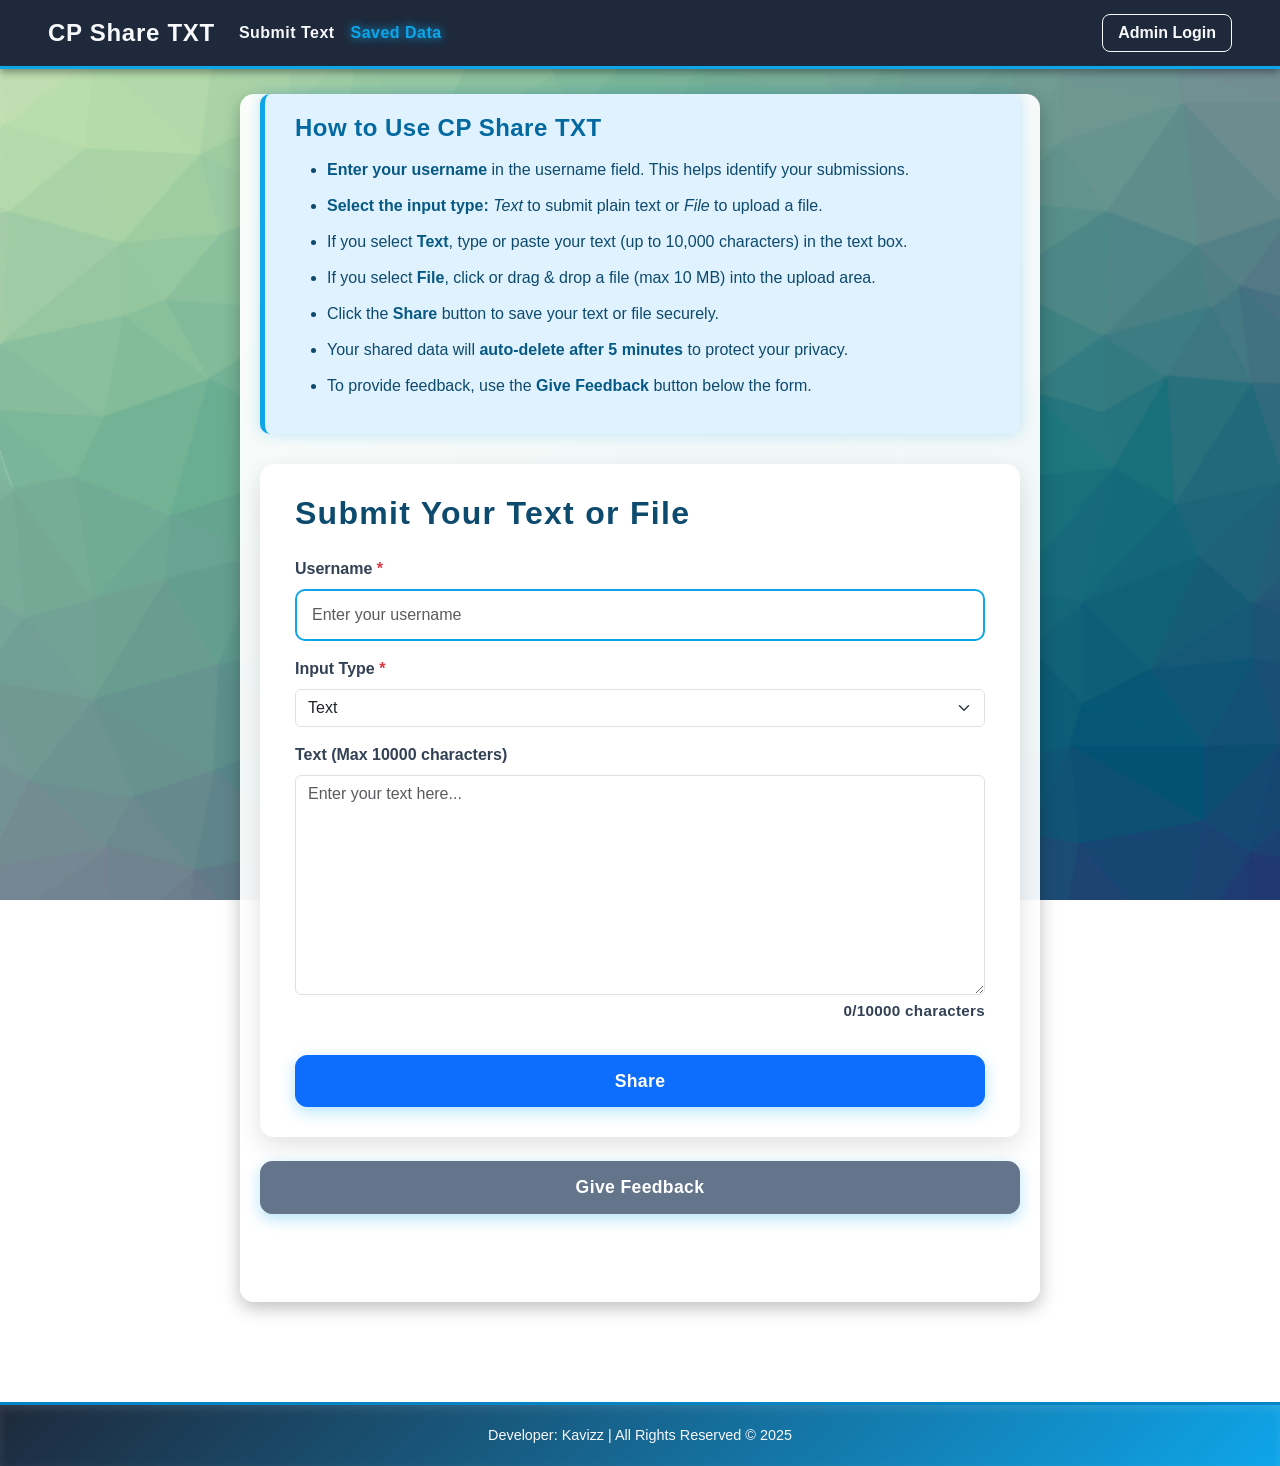
==== index.html @ 4812f99e "Official WebSite Final v2 Modern enhanced webSite v2" ====
<!DOCTYPE html>
<html lang="en">

<head>
    <meta charset="UTF-8" />
    <meta name="viewport" content="width=device-width, initial-scale=1" />
    <meta name="description"
        content="CP Share TXT - Easily save and manage your text with a user-friendly interface. Quickly submit text and provide feedback. Your data auto-deletes after 5 minutes for enhanced privacy." />
    <meta name="keywords" content="CP Share TXT, Save Text Online, Manage Text, Auto-Delete Text, Feedback" />
    <meta name="author" content="Kavizz" />
    <meta name="robots" content="index, follow" />
    <link rel="canonical" href="https://cpsharetxt.com/" />
    <meta property="og:title" content="CP Share TXT - Save and Manage Text Online" />
    <meta property="og:description"
        content="Easily save your text online with auto-deletion and a user-friendly interface. Visit CP Share TXT now." />
    <meta property="og:url" content="https://cpsharetxt.com/" />
    <meta property="og:image" content="https://cpsharetxt.com/thumbnail.png" />
    <meta property="og:type" content="website" />
    <link rel="icon" href="icontxt.webp" />
    <title>CP Share TXT - Save and Manage Text Online</title>

    <!-- Bootstrap CSS -->
    <link href="https://cdn.jsdelivr.net/npm/bootstrap@5.3.0/dist/css/bootstrap.min.css" rel="stylesheet" />

    <!-- Animate.css for smooth animations -->
    <link rel="stylesheet"
        href="https://cdnjs.cloudflare.com/ajax/libs/animate.css/4.1.1/animate.min.css" />

    <style>
        /* Base */
        html,
        body {
            height: 100%;
            margin: 0;
            font-family: 'Segoe UI', Tahoma, Geneva, Verdana, sans-serif;
            position: relative;
            background-image: url('imageback.png');
            background-size: cover;
            background-position: center;
            background-attachment: fixed;
            color: #f8f9fa;
            scroll-behavior: smooth;
        }

        body::before {
            content: '';
            position: fixed;
            top: 0;
            left: 0;
            right: 0;
            bottom: 0;
            background: rgba(15, 23, 42, 0.7);
            z-index: -1;
            backdrop-filter: blur(6px);
        }

        body {
            display: flex;
            flex-direction: column;
            justify-content: space-between;
            min-height: 100vh;
        }

        /* Container */
        .container {
            max-width: 800px;
            margin-top: 25px;
            margin-bottom: 60px;
            flex: 1;
            padding: 0 20px 40px 20px;
            background: rgba(255, 255, 255, 0.95);
            border-radius: 14px;
            box-shadow: 0 6px 18px rgba(0, 0, 0, 0.25);
            color: #1a1a1a;
        }

        /* Navbar */
        .navbar {
            background-color: #1e293b !important;
            box-shadow: 0 3px 8px rgba(0, 0, 0, 0.4);
            padding: 10px 0;
            border-bottom: 3px solid #0ea5e9;
        }

        .navbar-brand,
        .navbar-nav .nav-link {
            color: #f8f9fa !important;
            font-weight: 600;
            letter-spacing: 0.03em;
            transition: color 0.3s ease;
        }

        .navbar-nav .nav-link:hover,
        .navbar-nav .nav-link.active {
            color: #0ea5e9 !important;
            font-weight: 700;
            text-shadow: 0 0 10px #0ea5e9;
        }

        .btn-admin {
            transition: all 0.3s ease;
            font-weight: 600;
            border-radius: 8px;
            padding: 6px 15px;
            margin-left: 15px;
            box-shadow: 0 0 5px transparent;
        }

        .btn-admin:hover {
            background-color: #0ea5e9 !important;
            border-color: #0ea5e9 !important;
            box-shadow: 0 0 15px #0ea5e9;
            color: white !important;
        }

        /* Instructions */
        .instructions {
            background-color: #e0f2fe;
            border-left: 5px solid #0ea5e9;
            padding: 20px 30px;
            border-radius: 10px;
            margin-bottom: 30px;
            color: #0c4a6e;
            font-size: 1rem;
            line-height: 1.5;
            box-shadow: 0 0 15px rgba(14, 165, 233, 0.25);
        }

        .instructions h4 {
            font-weight: 700;
            color: #0369a1;
            margin-bottom: 15px;
            letter-spacing: 0.02em;
        }

        .instructions ul li {
            margin-bottom: 12px;
        }

        .instructions strong {
            color: #075985;
        }

        /* Form Section */
        #formSection {
            padding: 30px 35px;
            background: #ffffff;
            border-radius: 14px;
            box-shadow: 0 8px 25px rgba(0, 0, 0, 0.12);
            transition: box-shadow 0.3s ease;
        }

        #formSection:hover {
            box-shadow: 0 12px 40px rgba(0, 165, 255, 0.35);
        }

        #formSection h2 {
            font-size: 2rem;
            font-weight: 700;
            color: #0c4a6e;
            margin-bottom: 25px;
            letter-spacing: 0.04em;
        }

        /* Labels */
        .form-label {
            font-weight: 600;
            color: #334155;
        }

        /* Inputs */
        input[type="text"],
        select,
        textarea {
            border: 2px solid #0ea5e9;
            border-radius: 10px;
            padding: 12px 15px;
            font-size: 1rem;
            transition: border-color 0.3s ease, box-shadow 0.3s ease;
        }

        input[type="text"]:focus,
        select:focus,
        textarea:focus {
            outline: none;
            border-color: #0284c7;
            box-shadow: 0 0 12px #38bdf8;
            background-color: #e0f2fe;
        }

        textarea.form-control {
            min-height: 220px;
            resize: vertical;
        }

        /* Char count */
        #charCount {
            color: #334155;
            font-weight: 600;
            text-align: right;
            margin-top: 5px;
            font-size: 0.95rem;
            letter-spacing: 0.02em;
        }

        /* Buttons */
        .btn-primary,
        .btn-secondary {
            border-radius: 12px;
            font-weight: 700;
            letter-spacing: 0.02em;
            padding: 12px 25px;
            font-size: 1.1rem;
            transition: background-color 0.3s ease, box-shadow 0.3s ease;
            box-shadow: 0 5px 15px rgba(14, 165, 233, 0.3);
        }

        .btn-primary:hover,
        .btn-primary:focus {
            background-color: #0369a1;
            box-shadow: 0 7px 25px rgba(3, 105, 161, 0.5);
            outline: none;
        }

        .btn-secondary {
            background-color: #64748b;
            border-color: #64748b;
            color: white;
        }

        .btn-secondary:hover,
        .btn-secondary:focus {
            background-color: #475569;
            border-color: #475569;
            color: white;
            outline: none;
            box-shadow: 0 7px 25px rgba(71, 85, 105, 0.5);
        }

        /* Drag & Drop */
        #dragDropArea {
            border: 2.5px dashed #0ea5e9;
            padding: 25px;
            text-align: center;
            color: #0ea5e9;
            cursor: pointer;
            border-radius: 12px;
            font-weight: 600;
            user-select: none;
            transition: background-color 0.3s ease, border-color 0.3s ease;
            box-shadow: inset 0 0 10px rgba(14, 165, 233, 0.2);
        }

        #dragDropArea.dragover {
            background-color: #dbeafe;
            border-color: #0284c7;
            box-shadow: inset 0 0 15px rgba(2, 132, 199, 0.5);
        }

        /* Scroll To Top */
        #scrollToTopBtn {
            position: fixed;
            bottom: 25px;
            right: 25px;
            display: none;
            background-color: #0ea5e9;
            color: white;
            border: none;
            padding: 15px 18px;
            border-radius: 50%;
            cursor: pointer;
            font-size: 1.6rem;
            box-shadow: 0 6px 16px rgba(14, 165, 233, 0.6);
            transition: background-color 0.3s ease, transform 0.2s ease;
            z-index: 1100;
        }

        #scrollToTopBtn:hover {
            background-color: #0284c7;
            transform: scale(1.1);
        }

        /* Footer */
        footer.footer-custom {
            background: linear-gradient(135deg, #1e293b, #0ea5e9);
            border-top: 3px solid #0284c7;
            box-shadow: inset 0 4px 10px rgba(255, 255, 255, 0.1);
            font-weight: 500;
            font-size: 0.9rem;
            color: #f8f9fa; /* white text */
            padding: 20px 0;
            margin-top: 40px;
            text-align: center;
            user-select: none;
        }

        footer.footer-custom p,
        footer.footer-custom a {
            color: #f8f9fa !important;
            margin: 0;
            transition: color 0.3s ease;
            text-decoration: none;
        }

        footer.footer-custom a:hover,
        footer.footer-custom a:focus {
            color: #ffffff !important;
            text-shadow: 0 0 8px #ffffff;
            text-decoration: underline;
        }

        /* Responsive */
        @media (max-width: 768px) {
            .container {
                margin-left: 10px;
                margin-right: 10px;
                padding: 20px 15px 30px 15px;
            }

            #formSection {
                padding: 25px 20px;
            }
        }
    </style>
</head>

<body>
    <nav class="navbar navbar-expand-lg navbar-dark">
        <div class="container-fluid px-4 px-md-5">
            <a class="navbar-brand fw-bold fs-4" href="index.html">CP Share TXT</a>
            <button class="navbar-toggler" type="button" data-bs-toggle="collapse"
                data-bs-target="#navbarNav" aria-controls="navbarNav" aria-expanded="false"
                aria-label="Toggle navigation">
                <span class="navbar-toggler-icon"></span>
            </button>
            <div class="collapse navbar-collapse justify-content-between" id="navbarNav">
                <ul class="navbar-nav fs-6">
                    <li class="nav-item">
                        <a class="nav-link" href="index.html">Submit Text</a>
                    </li>
                    <li class="nav-item">
                        <a class="nav-link active" href="display_data.html">Saved Data</a>
                    </li>
                </ul>
                <a class="btn btn-admin btn-outline-light" href="admin_panel.php">Admin Login</a>
            </div>
        </div>
    </nav>

    <div class="container animate__animated animate__fadeInUp">
        <div class="instructions animate__animated animate__fadeInDown" role="region" aria-label="User Instructions">
            <h4>How to Use CP Share TXT</h4>
            <ul>
                <li><strong>Enter your username</strong> in the username field. This helps identify your submissions.</li>
                <li><strong>Select the input type:</strong> <em>Text</em> to submit plain text or <em>File</em> to upload a file.</li>
                <li>If you select <strong>Text</strong>, type or paste your text (up to 10,000 characters) in the text box.</li>
                <li>If you select <strong>File</strong>, click or drag &amp; drop a file (max 10 MB) into the upload area.</li>
                <li>Click the <strong>Share</strong> button to save your text or file securely.</li>
                <li>Your shared data will <strong>auto-delete after 5 minutes</strong> to protect your privacy.</li>
                <li>To provide feedback, use the <strong>Give Feedback</strong> button below the form.</li>
            </ul>
        </div>

        <section id="formSection">
            <h2>Submit Your Text or File</h2>
            <form id="userForm" enctype="multipart/form-data" method="POST" novalidate>
                <div class="mb-3">
                    <label for="username" class="form-label">Username <span class="text-danger">*</span></label>
                    <input type="text" class="form-control" id="username" name="username" required
                        placeholder="Enter your username" autocomplete="off" />
                    <div class="invalid-feedback">
                        Please enter your username.
                    </div>
                </div>

                <div class="mb-3">
                    <label for="inputType" class="form-label">Input Type <span class="text-danger">*</span></label>
                    <select class="form-select" id="inputType" name="inputType" required>
                        <option value="text" selected>Text</option>
                        <option value="file">File</option>
                    </select>
                    <div class="invalid-feedback">Please select input type.</div>
                </div>

                <div id="textInputSection" class="mb-3">
                    <label for="userText" class="form-label">Text (Max 10000 characters)</label>
                    <textarea class="form-control" id="userText" name="userText" rows="8" maxlength="10000"
                        placeholder="Enter your text here..."></textarea>
                    <div id="charCount" class="form-text text-end">0/10000 characters</div>
                </div>

                <div id="fileInputSection" class="mb-3" style="display: none;">
                    <label for="userFile" class="form-label">Upload File (Max 10 MB)</label>
                    <div id="dragDropArea" tabindex="0" aria-label="Drag and drop your file here or click to select">
                        Drag & Drop your file here or click to select
                    </div>
                    <input type="file" class="form-control" id="userFile" name="userFile"
                        style="display: none" />
                    <div class="form-text text-muted mt-1">All file types supported</div>
                </div>

                <button type="submit" class="btn btn-primary w-100 mt-3">Share</button>
            </form>
        </section>

        <a href="feedback_form.html" class="btn btn-secondary w-100 mt-4 mb-5">Give Feedback</a>
    </div>

    <!-- Toast container for success notifications -->
    <div class="position-fixed bottom-0 end-0 p-3" style="z-index: 1080">
        <div id="successToast" class="toast align-items-center text-bg-success border-0" role="alert" aria-live="assertive"
            aria-atomic="true" data-bs-delay="4000">
            <div class="d-flex">
                <div class="toast-body" id="toastMessage">Success!</div>
                <button type="button" class="btn-close btn-close-white me-2 m-auto" data-bs-dismiss="toast"
                    aria-label="Close"></button>
            </div>
        </div>
    </div>

    <button id="scrollToTopBtn" title="Go to top" aria-label="Scroll to top">↑</button>

    <footer class="footer-custom">
        <p>Developer: <a href="https://your-website.com" target="_blank" rel="noopener noreferrer">Kavizz</a> | All
            Rights Reserved © 2025</p>
    </footer>

    <!-- jQuery and Bootstrap JS -->
    <script src="https://code.jquery.com/jquery-3.6.0.min.js"></script>
    <script src="https://cdn.jsdelivr.net/npm/bootstrap@5.3.0/dist/js/bootstrap.bundle.min.js"></script>

    <script>
        (() => {
            'use strict';

            const form = document.getElementById('userForm');
            const inputTypeSelect = $('#inputType');
            const textSection = $('#textInputSection');
            const fileSection = $('#fileInputSection');
            const userText = $('#userText');
            const userFile = $('#userFile');
            const dragDropArea = $('#dragDropArea');
            const maxFileSize = 10 * 1024 * 1024; // 10 MB
            const scrollBtn = document.getElementById('scrollToTopBtn');

            // Initialize form action based on default selection
            function updateFormAction() {
                if (inputTypeSelect.val() === 'text') {
                    form.action = 'save_text.php';
                    textSection.show();
                    fileSection.hide();
                    userFile.val('');
                } else {
                    form.action = 'save_file.php';
                    textSection.hide();
                    fileSection.show();
                    userText.val('');
                    $('#charCount').text('0/10000 characters');
                }
            }

            // Initial call
            updateFormAction();

            inputTypeSelect.on('change', updateFormAction);

            // Textarea character count update
            userText.on('input', () => {
                const length = userText.val().length;
                $('#charCount').text(`${length}/10000 characters`);
            });

            // Drag & Drop events
            dragDropArea.on('dragenter dragover', (e) => {
                e.preventDefault();
                e.stopPropagation();
                dragDropArea.addClass('dragover');
            });

            dragDropArea.on('dragleave dragend drop', (e) => {
                e.preventDefault();
                e.stopPropagation();
                dragDropArea.removeClass('dragover');
            });

            dragDropArea.on('drop', (e) => {
                e.preventDefault();
                e.stopPropagation();
                const files = e.originalEvent.dataTransfer.files;
                if (files.length) {
                    if (files[0].size > maxFileSize) {
                        alert('File is too large. Max size is 10 MB.');
                        return;
                    }
                    userFile[0].files = files;
                }
            });

            // Open file selector on dragDropArea click or keyboard
            dragDropArea.on('click keypress', (e) => {
                if (e.type === 'click' || e.key === 'Enter' || e.key === ' ') {
                    e.preventDefault();
                    userFile.click();
                }
            });

            // File input change
            userFile.on('change', function () {
                if (this.files.length) {
                    if (this.files[0].size > maxFileSize) {
                        alert('File is too large. Max size is 10 MB.');
                        this.value = '';
                        return;
                    }
                }
            });

            // Bootstrap form validation
            form.addEventListener('submit', function (event) {
                event.preventDefault();
                event.stopPropagation();

                if (!form.checkValidity()) {
                    form.classList.add('was-validated');
                    return;
                }

                if (inputTypeSelect.val() === 'text') {
                    if (!userText.val().trim()) {
                        alert('Please enter some text.');
                        return;
                    }
                } else {
                    if (!userFile[0].files.length) {
                        alert('Please select a file to upload.');
                        return;
                    }
                }

                // Submit via AJAX to prevent page reload
                const formData = new FormData(form);

                $.ajax({
                    url: form.action,
                    type: 'POST',
                    data: formData,
                    processData: false,
                    contentType: false,
                    success: function (response) {
                        $('#toastMessage').text(response.message || 'Shared successfully!');
                        const toast = new bootstrap.Toast(document.getElementById('successToast'));
                        toast.show();
                        form.reset();
                        updateFormAction();
                        $('#charCount').text('0/10000 characters');
                    },
                    error: function (xhr, status, error) {
                        alert('An error occurred: ' + (xhr.responseJSON?.message || error));
                    }
                });
            });

            // Scroll to top button
            window.onscroll = function () {
                if (document.body.scrollTop > 300 || document.documentElement.scrollTop > 300) {
                    scrollBtn.style.display = 'block';
                } else {
                    scrollBtn.style.display = 'none';
                }
            };

            scrollBtn.addEventListener('click', () => {
                window.scrollTo({ top: 0, behavior: 'smooth' });
            });
        })();
    </script>
</body>

</html>
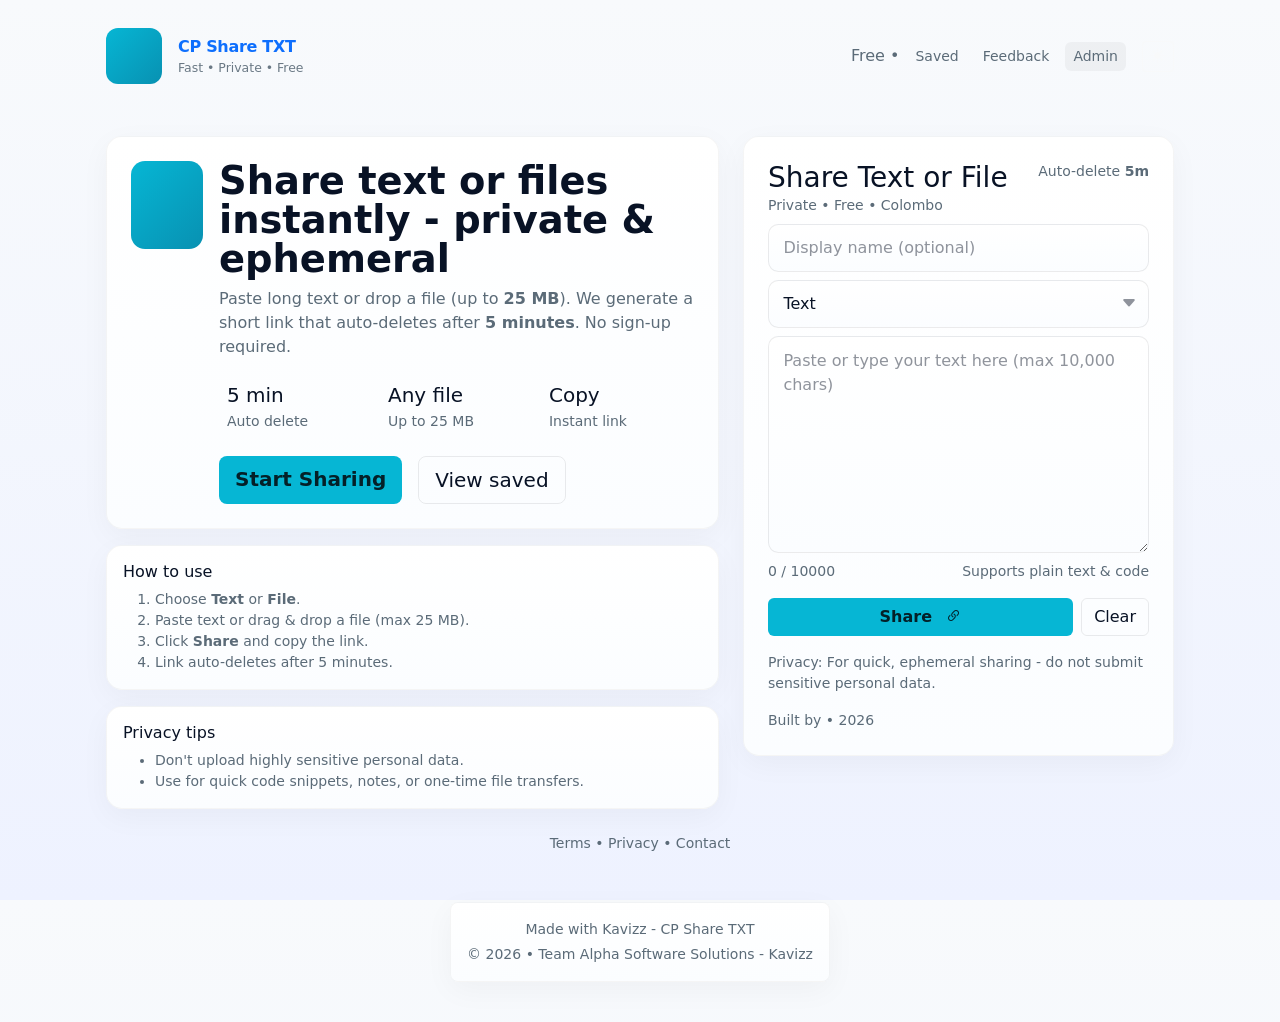
==== commit cd53efbb: "Version 3 Updated code" ====
--- a/index.html
+++ b/index.html
@@ -1,579 +1,612 @@
-<!DOCTYPE html>
+<!doctype html>
 <html lang="en">
-
 <head>
-    <meta charset="UTF-8" />
-    <meta name="viewport" content="width=device-width, initial-scale=1" />
-    <meta name="description"
-        content="CP Share TXT - Easily save and manage your text with a user-friendly interface. Quickly submit text and provide feedback. Your data auto-deletes after 5 minutes for enhanced privacy." />
-    <meta name="keywords" content="CP Share TXT, Save Text Online, Manage Text, Auto-Delete Text, Feedback" />
-    <meta name="author" content="Kavizz" />
-    <meta name="robots" content="index, follow" />
-    <link rel="canonical" href="https://cpsharetxt.com/" />
-    <meta property="og:title" content="CP Share TXT - Save and Manage Text Online" />
-    <meta property="og:description"
-        content="Easily save your text online with auto-deletion and a user-friendly interface. Visit CP Share TXT now." />
-    <meta property="og:url" content="https://cpsharetxt.com/" />
-    <meta property="og:image" content="https://cpsharetxt.com/thumbnail.png" />
-    <meta property="og:type" content="website" />
-    <link rel="icon" href="icontxt.webp" />
-    <title>CP Share TXT - Save and Manage Text Online</title>
-
-    <!-- Bootstrap CSS -->
-    <link href="https://cdn.jsdelivr.net/npm/bootstrap@5.3.0/dist/css/bootstrap.min.css" rel="stylesheet" />
-
-    <!-- Animate.css for smooth animations -->
-    <link rel="stylesheet"
-        href="https://cdnjs.cloudflare.com/ajax/libs/animate.css/4.1.1/animate.min.css" />
-
-    <style>
-        /* Base */
-        html,
-        body {
-            height: 100%;
-            margin: 0;
-            font-family: 'Segoe UI', Tahoma, Geneva, Verdana, sans-serif;
-            position: relative;
-            background-image: url('imageback.png');
-            background-size: cover;
-            background-position: center;
-            background-attachment: fixed;
-            color: #f8f9fa;
-            scroll-behavior: smooth;
+  <meta charset="utf-8" />
+  <meta name="viewport" content="width=device-width, initial-scale=1, viewport-fit=cover" />
+  <title>CPShareTXT - Fast, Private Text & File Sharing</title>
+
+  <!-- Primary meta -->
+  <meta name="description" content="CP Share TXT — Paste text or upload files (up to 25MB) and get a private short link that auto-deletes after 5 minutes. Free, no sign-up. Colombo, Sri Lanka." />
+  <meta name="author" content="Kavizz — Team Alpha Software Solutions" />
+  <meta name="keywords" content="pastebin, text share, temporary links, file sharing, ephemeral links, private paste, Colombo, Sri Lanka, CPShareTXT" />
+  <meta name="robots" content="index, follow, max-image-preview:large" />
+
+  <!-- Canonical & alternate language (adjust hrefs if you host language variants) -->
+  <link rel="canonical" href="https://cpsharetxt.com/" />
+  <!-- Example hreflang: uncomment/add if you serve other languages -->
+  <!-- <link rel="alternate" href="https://cpsharetxt.com/" hreflang="en" /> -->
+
+  <!-- Resource Hints: speed up critical connections -->
+  <link rel="preconnect" href="https://cdn.jsdelivr.net" crossorigin>
+  <link rel="preconnect" href="https://unpkg.com" crossorigin>
+  <link rel="preconnect" href="https://assets10.lottiefiles.com" crossorigin>
+  <link rel="dns-prefetch" href="https://cdn.jsdelivr.net">
+
+  <!-- Preload critical CSS or fonts (adjust URLs to match your assets) -->
+  <!-- <link rel="preload" href="/css/main.css" as="style"> -->
+  <!-- <link rel="preload" href="/fonts/Inter-Variable.woff2" as="font" type="font/woff2" crossorigin> -->
+
+  <!-- Favicons & PWA manifest -->
+  <link rel="icon" href="/icons/icontxt.webp" type="image/webp">
+  <link rel="apple-touch-icon" sizes="180x180" href="/icons/apple-touch-icon.png">
+  <link rel="manifest" href="/manifest.json">
+  <meta name="theme-color" content="#06b6d4">
+
+  <!-- Social / Open Graph -->
+  <meta property="og:locale" content="en_US" />
+  <meta property="og:type" content="website" />
+  <meta property="og:title" content="CP Share TXT — Fast, Private Text & File Sharing" />
+  <meta property="og:description" content="Paste text or upload files and get a private short link that auto-deletes after 5 minutes. Free, no sign-up." />
+  <meta property="og:url" content="https://cpsharetxt.com/" />
+  <!-- Replace with properly sized share image on your server (1200x630 recommended) -->
+  <meta property="og:image" content="https://cpsharetxt.com/og-image.png" />
+  <meta property="og:image:alt" content="CP Share TXT — Fast & Private ephemeral text + file sharing" />
+  <meta property="og:site_name" content="CP Share TXT" />
+
+  <!-- Twitter Card -->
+  <meta name="twitter:card" content="summary_large_image" />
+  <meta name="twitter:site" content="@YourTwitterHandle" />
+  <meta name="twitter:creator" content="@YourTwitterHandle" />
+  <meta name="twitter:title" content="CP Share TXT — Fast, Private Text & File Sharing" />
+  <meta name="twitter:description" content="Paste text or upload files and get a private short link that auto-deletes after 5 minutes. Free, no sign-up." />
+  <meta name="twitter:image" content="https://cpsharetxt.com/og-image.png" />
+
+  <!-- Accessibility / Referrer policy -->
+  <meta name="referrer" content="strict-origin-when-cross-origin" />
+
+  <!-- Sitemap (advise search engines where to crawl) -->
+  <link rel="sitemap" type="application/xml" title="Sitemap" href="/sitemap.xml" />
+
+  <!-- Structured Data - JSON-LD (Organization, WebSite with SearchAction, WebPage) -->
+  <script type="application/ld+json">
+  {
+    "@context": "https://schema.org",
+    "@graph": [
+      {
+        "@type": "Organization",
+        "@id": "https://cpsharetxt.com/#organization",
+        "name": "CP Share TXT",
+        "url": "https://cpsharetxt.com/",
+        "logo": "https://cpsharetxt.com/icontxt.webp",
+        "sameAs": [
+          "https://facebook.com/your-page",
+          "https://twitter.com/your-handle",
+          "https://github.com/your-profile"
+        ]
+      },
+      {
+        "@type": "WebSite",
+        "@id": "https://cpsharetxt.com/#website",
+        "url": "https://cpsharetxt.com/",
+        "name": "CP Share TXT",
+        "publisher": { "@id": "https://cpsharetxt.com/#organization" },
+        "potentialAction": {
+          "@type": "SearchAction",
+          "target": "https://cpsharetxt.com/?q={search_term_string}",
+          "query-input": "required name=search_term_string"
         }
-
-        body::before {
-            content: '';
-            position: fixed;
-            top: 0;
-            left: 0;
-            right: 0;
-            bottom: 0;
-            background: rgba(15, 23, 42, 0.7);
-            z-index: -1;
-            backdrop-filter: blur(6px);
+      },
+      {
+        "@type": "WebPage",
+        "@id": "https://cpsharetxt.com/#webpage",
+        "url": "https://cpsharetxt.com/",
+        "name": "CP Share TXT — Fast, Private Text & File Sharing",
+        "description": "Paste text or upload files and get a private short link that auto-deletes after 5 minutes. Free, no sign-up.",
+        "inLanguage": "en-US",
+        "isPartOf": { "@id": "https://cpsharetxt.com/#website" }
+      },
+      {
+        "@type": "BreadcrumbList",
+        "itemListElement": [
+          { "@type": "ListItem", "position": 1, "name": "Home", "item": "https://cpsharetxt.com/" },
+          { "@type": "ListItem", "position": 2, "name": "Saved Data", "item": "https://cpsharetxt.com/display_data.html" }
+        ]
+      }
+    ]
+  }
+  </script>
+
+  <!-- Styles & Frameworks (keep your existing includes) -->
+  <!-- Bootstrap 5 + icons -->
+  <link href="https://cdn.jsdelivr.net/npm/bootstrap@5.3.2/dist/css/bootstrap.min.css" rel="stylesheet">
+  <link href="https://cdn.jsdelivr.net/npm/bootstrap-icons@1.11.3/font/bootstrap-icons.css" rel="stylesheet">
+
+  <!-- AOS + Lottie + SweetAlert2 -->
+  <link href="https://unpkg.com/aos@2.3.4/dist/aos.css" rel="stylesheet">
+  <script src="https://unpkg.com/@lottiefiles/lottie-player@1.5.7/dist/lottie-player.js"></script>
+  <script src="https://cdn.jsdelivr.net/npm/sweetalert2@11"></script>
+
+  <style>
+    :root{
+      --accent: #06b6d4;
+      --accent-2: #0891b2;
+      --muted: #9ca3af;
+      --bg-dark: #071a2b;
+      --bg-light: #f8fafc;
+      --card-radius: 1rem;
+      --focus: rgba(6,182,212,0.14);
+      --glass-dark: rgba(255,255,255,0.03);
+      --glass-light: rgba(2,6,23,0.04);
+      --max-width: 1100px;
+    }
+
+    /* ---------- Base ---------- */
+    html,body{height:100%;}
+    body{
+      margin:0;
+      font-family: Inter, system-ui, -apple-system, "Segoe UI", Roboto, "Helvetica Neue", Arial;
+      color:#e6eef6;
+      background:
+        radial-gradient(1000px 600px at 10% 10%, rgba(6,182,212,0.06), transparent),
+        radial-gradient(800px 500px at 90% 90%, rgba(8,145,178,0.04), transparent),
+        linear-gradient(180deg, var(--bg-dark) 0%, #041023 0%);
+      -webkit-font-smoothing:antialiased;
+      -webkit-text-size-adjust:100%;
+    }
+
+    /* Light theme */
+    body.light{
+      color:#081225;
+      background: linear-gradient(180deg, var(--bg-light) 0%, #eef2ff 100%);
+    }
+
+    .app-container { max-width: var(--max-width); margin:0 auto; padding:1rem; }
+
+    /* Card */
+    .card-glass{
+      border-radius: var(--card-radius);
+      border:1px solid rgba(255,255,255,0.04);
+      background: linear-gradient(180deg, rgba(255,255,255,0.02), rgba(255,255,255,0.01));
+      backdrop-filter: blur(8px);
+      padding: 1rem;
+    }
+    body.light .card-glass{
+      background: linear-gradient(180deg,#fff,#fbfdff);
+      border:1px solid var(--glass-light);
+      box-shadow: 0 8px 30px rgba(11,18,32,0.04);
+    }
+
+    header { padding: .75rem 0; }
+    .brand-title { font-weight:800; letter-spacing:-0.3px; }
+    .brand-sub { font-size:.78rem; opacity:.9; }
+
+    /* Responsive headings */
+    .hero-title { font-size: clamp(1.4rem, 4.5vw, 2.4rem); font-weight:800; line-height:1.02; }
+
+    /* Form controls */
+    .form-control, .form-select, textarea {
+      border-radius: .65rem;
+      padding: .7rem .9rem;
+      background: transparent;
+      color: inherit;
+      border: 1px solid rgba(255,255,255,0.06);
+    }
+    body.light .form-control, body.light .form-select, body.light textarea {
+      border: 1px solid rgba(2,6,23,0.08);
+      color: #081225;
+      background: linear-gradient(180deg,#fff,#fbfdff);
+    }
+
+    /* Placeholders */
+    ::placeholder { color: rgba(230,238,246,0.6); opacity:1; }
+    body.light ::placeholder { color: rgba(8,18,36,0.45); }
+
+    /* Select caret */
+    .select-wrap { position: relative; }
+    .select-wrap .bi { position:absolute; right:12px; top:50%; transform:translateY(-50%); pointer-events:none; color: rgba(255,255,255,0.6); }
+    body.light .select-wrap .bi { color: rgba(8,18,36,0.45); }
+
+    /* Drag area */
+    .drag-area {
+      border-radius:.75rem;
+      border:2px dashed rgba(255,255,255,0.06);
+      padding:1rem;
+      text-align:center;
+      cursor:pointer;
+      transition: all .16s ease;
+      min-height:90px;
+      display:flex;
+      flex-direction:column;
+      justify-content:center;
+      gap:.35rem;
+      background: transparent;
+    }
+    .drag-area.dragover { transform: translateY(-6px); box-shadow: 0 20px 50px rgba(6,182,212,0.06); border-color: rgba(6,182,212,0.45); }
+    body.light .drag-area { border: 2px dashed rgba(2,6,23,0.06); }
+
+    .thumb { max-height:160px; display:block; margin:.5rem auto; border-radius:.5rem; }
+
+    /* Buttons */
+    .btn-accent { background: var(--accent); color:#042028; font-weight:700; border:none; }
+    .btn-outline-custom { border:1px solid rgba(255,255,255,0.06); color:inherit; }
+    body.light .btn-outline-custom { border:1px solid rgba(2,6,23,0.08); }
+
+    /* Responsive utilities */
+    @media (max-width: 576px){
+      .hero-grid { grid-template-columns: 1fr !important; }
+      .brand-sub { display:none; }
+    }
+
+    /* Focus (accessibility) */
+    :focus { outline: 4px solid var(--focus); outline-offset: 2px; border-radius:.5rem; }
+
+    /* Dark-mode form visibility overrides */
+    body:not(.light) input, body:not(.light) textarea, body:not(.light) select, body:not(.light) .form-control, body:not(.light) .form-select {
+      background: rgba(255,255,255,0.03) !important;
+      color: #e6eef6 !important;
+      border-color: rgba(255,255,255,0.08) !important;
+    }
+    body:not(.light) ::placeholder { color: rgba(230,238,246,0.88) !important; opacity:1 !important; }
+    body:not(.light) select option { background:#061224 !important; color:#e6eef6 !important; }
+
+    /* Small helpers */
+    .muted { color: rgba(230,238,246,0.64); }
+    body.light .muted { color: #5b6b78; }
+
+    /* Toast fallback */
+    #toast { position: fixed; right: 20px; bottom: 30px; z-index:60; display:none; }
+  </style>
+</head>
+<body>
+  <div class="app-container">
+
+    <!-- NAV -->
+    <!-- NAV / HEADER (user-provided header) -->
+    <header class="d-flex align-items-center justify-content-between">
+      <a href="/" class="d-flex align-items-center gap-3 text-decoration-none">
+        <div style="width:56px;height:56px;border-radius:12px;background:linear-gradient(135deg,#06b6d4,#0891b2);display:flex;align-items:center;justify-content:center;">
+          <lottie-player src="https://assets10.lottiefiles.com/packages/lf20_jtbfg2nb.json" background="transparent" speed="1" style="width:40px;height:40px" loop autoplay></lottie-player>
+        </div>
+        <div>
+          <div class="brand-title">CP Share TXT</div>
+          <div class="brand-sub muted">Fast • Private • Free</div>
+        </div>
+      </a>
+
+      <nav class="d-flex align-items-center gap-2">
+        <div class="d-none d-sm-inline nav-cta muted">Free • </div>
+        <a href="display_data.html" class="text-decoration-none small px-2 py-1 rounded-2 muted">Saved</a>
+        <a href="feedback_form.html" class="text-decoration-none small px-2 py-1 rounded-2 muted">Feedback</a>
+        <a href="admin_panel.php" class="text-decoration-none small px-2 py-1 rounded-2 muted" style="background: rgba(0,0,0,0.04);">Admin</a>
+
+        <button id="themeToggle" class="btn btn-sm btn-outline-custom ms-2" aria-label="Toggle theme" title="Toggle light/dark">
+          <i id="themeIcon" class="bi bi-moon-fill"></i>
+        </button>
+      </nav>
+    </header>
+
+    <!-- HERO + FORM -->
+    <main class="row gx-4 gy-4 align-items-start mt-3">
+
+      <!-- Left: Info -->
+      <section class="col-12 col-lg-7">
+        <div class="card-glass p-3 p-lg-4" data-aos="fade-up">
+          <div class="d-flex gap-3">
+            <div style="width:88px;height:88px;border-radius:14px;background:linear-gradient(135deg,#06b6d4,#0891b2);display:flex;align-items:center;justify-content:center;">
+              <lottie-player src="https://assets7.lottiefiles.com/packages/lf20_u4yrau.json" background="transparent" speed="1" style="width:72px;height:72px" loop autoplay></lottie-player>
+            </div>
+
+            <div class="flex-grow-1">
+              <h1 class="hero-title">Share text or files instantly - private & ephemeral</h1>
+              <p class="muted mt-2 mb-3">Paste long text or drop a file (up to <strong>25 MB</strong>). We generate a short link that auto-deletes after <strong>5 minutes</strong>. No sign-up required.</p>
+
+              <div class="row row-cols-1 row-cols-sm-3 g-2 mb-3">
+                <div class="col"><div class="p-2 rounded-3" style="background: rgba(255,255,255,0.03)"><div class="h5 mb-0">5 min</div><div class="muted small mt-1">Auto delete</div></div></div>
+                <div class="col"><div class="p-2 rounded-3" style="background: rgba(255,255,255,0.03)"><div class="h5 mb-0">Any file</div><div class="muted small mt-1">Up to 25 MB</div></div></div>
+                <div class="col"><div class="p-2 rounded-3" style="background: rgba(255,255,255,0.03)"><div class="h5 mb-0">Copy</div><div class="muted small mt-1">Instant link</div></div></div>
+              </div>
+
+              <div class="d-flex gap-2">
+                <a class="btn btn-accent btn-lg me-2" href="#formSection">Start Sharing</a>
+                <a class="btn btn-outline-custom btn-lg" href="display_data.html">View saved</a>
+              </div>
+            </div>
+          </div>
+        </div>
+
+        <div class="mt-3 d-grid gap-3">
+          <div class="card-glass p-3" data-aos="fade-up" data-aos-delay="120">
+            <h6 class="mb-2">How to use</h6>
+            <ol class="small muted mb-0">
+              <li>Choose <strong>Text</strong> or <strong>File</strong>.</li>
+              <li>Paste text or drag & drop a file (max 25 MB).</li>
+              <li>Click <strong>Share</strong> and copy the link.</li>
+              <li>Link auto-deletes after 5 minutes.</li>
+            </ol>
+          </div>
+
+          <div class="card-glass p-3" data-aos="fade-up" data-aos-delay="160">
+            <h6 class="mb-2">Privacy tips</h6>
+            <ul class="small muted mb-0">
+              <li>Don't upload highly sensitive personal data.</li>
+              <li>Use for quick code snippets, notes, or one-time file transfers.</li>
+            </ul>
+          </div>
+        </div>
+      </section>
+
+      <!-- Right: Form -->
+      <aside id="formSection" class="col-12 col-lg-5">
+        <div class="card-glass p-3 p-md-4" data-aos="fade-left">
+          <div class="d-flex justify-content-between align-items-start mb-2">
+            <div>
+              <h3 class="mb-0">Share Text or File</h3>
+              <div class="small muted">Private • Free • Colombo</div>
+            </div>
+            <div class="small muted">Auto-delete <strong>5m</strong></div>
+          </div>
+
+          <form id="userForm" enctype="multipart/form-data" method="POST" novalidate>
+            <div class="mb-2">
+              <label for="username" class="form-label visually-hidden">Display name</label>
+              <input id="username" name="username" type="text" placeholder="Display name (optional)" class="form-control" aria-label="Display name (optional)">
+            </div>
+
+            <div class="mb-2">
+              <label for="inputType" class="form-label visually-hidden">Input Type</label>
+              <div class="select-wrap">
+                <select id="inputType" name="inputType" class="form-select" aria-label="Choose input type">
+                  <option value="text">Text</option>
+                  <option value="file">File</option>
+                </select>
+                <i class="bi bi-caret-down-fill"></i>
+              </div>
+            </div>
+
+            <!-- Text -->
+            <div id="textInputSection" class="mb-2">
+              <label for="userText" class="form-label visually-hidden">Text</label>
+              <textarea id="userText" name="userText" rows="8" maxlength="10000" placeholder="Paste or type your text here (max 10,000 chars)" class="form-control"></textarea>
+              <div class="d-flex justify-content-between small muted mt-2">
+                <div id="charCount">0 / 10000</div>
+                <div>Supports plain text & code</div>
+              </div>
+            </div>
+
+            <!-- File -->
+            <div id="fileInputSection" class="mb-2 d-none">
+              <div id="dragDropArea" class="drag-area" tabindex="0" role="button" aria-label="Drag and drop file area">
+                <div><i class="bi bi-cloud-arrow-up" style="font-size:1.25rem"></i></div>
+                <div id="dragText" class="muted small">Drag & drop file here or click to upload</div>
+                <div id="dragHint" class="muted x-small">Any file type • Max 25 MB</div>
+
+                <div id="dragPreview" class="mt-2 visually-hidden text-start w-100">
+                  <div id="dragPreviewName" class="text-sm text-muted mb-1"></div>
+                  <img id="dragPreviewThumb" src="" alt="" class="thumb visually-hidden" />
+                </div>
+              </div>
+
+              <input id="userFile" name="userFile" type="file" class="form-control visually-hidden" aria-hidden="true" />
+            </div>
+
+            <div class="mt-3 d-flex gap-2">
+              <button type="submit" class="btn btn-accent flex-fill" aria-label="Share">Share <i class="bi bi-link-45deg ms-2"></i></button>
+              <button type="button" id="clearBtn" class="btn btn-outline-custom">Clear</button>
+            </div>
+
+            <div class="mt-3 small muted">Privacy: For quick, ephemeral sharing - do not submit sensitive personal data.</div>
+          </form>
+
+          <div class="mt-3 small muted">Built by  • <span id="currentYear"></span></div>
+        </div>
+      </aside>
+    </main>
+
+    <div class="text-center muted small mt-4">Terms • Privacy • Contact</div>
+
+    <footer class="mt-4 py-4 text-center">
+      <div class="card-glass d-inline-block p-3 rounded-3">
+        <div class="small muted mb-1">Made with Kavizz - CP Share TXT</div>
+        <div class="small muted">© <span id="footerYear"></span> • Team Alpha Software Solutions - Kavizz</div>
+      </div>
+    </footer>
+  </div>
+
+  <!-- Toast fallback -->
+  <div id="toast" class="max-w-xs w-full bg-emerald-500 text-white px-4 py-3 rounded-lg shadow-lg mr-4 mb-4">
+    <div id="toastMessage" class="text-sm font-medium">Saved — link copied.</div>
+  </div>
+
+  <!-- Scripts -->
+  <script src="https://unpkg.com/aos@2.3.4/dist/aos.js"></script>
+  <script>AOS.init({ duration:700, once:true, disable:'phone' });</script>
+  <script src="https://cdn.jsdelivr.net/npm/bootstrap@5.3.2/dist/js/bootstrap.bundle.min.js"></script>
+
+  <script>
+  (function(){
+    /* Elements */
+    const themeToggle = document.getElementById('themeToggle');
+    const themeIcon = document.getElementById('themeIcon');
+    const body = document.body;
+    const saved = localStorage.getItem('cp_theme');
+    const prefersLight = window.matchMedia && window.matchMedia('(prefers-color-scheme: light)').matches;
+    const isLight = saved ? saved === 'light' : prefersLight;
+
+    function applyTheme(light){
+      if (light){
+        body.classList.add('light');
+        themeIcon.className = 'bi bi-sun-fill';
+        themeToggle.classList.remove('btn-outline-custom'); themeToggle.classList.add('btn-outline-light');
+      } else {
+        body.classList.remove('light');
+        themeIcon.className = 'bi bi-moon-fill';
+        themeToggle.classList.remove('btn-outline-light'); themeToggle.classList.add('btn-outline-custom');
+      }
+    }
+    applyTheme(isLight);
+    themeToggle.addEventListener('click', ()=>{
+      const nowLight = !body.classList.contains('light');
+      applyTheme(nowLight);
+      localStorage.setItem('cp_theme', nowLight ? 'light' : 'dark');
+    });
+
+    /* Dynamic year + credit */
+    document.getElementById('currentYear').textContent = new Date().getFullYear();
+    document.getElementById('footerYear').textContent = new Date().getFullYear();
+    const prodEl = document.getElementById('productCredit');
+    if (prodEl) prodEl.textContent = 'Team Alpha Software Solutions - Kavizz';
+
+    /* Form elements */
+    const form = document.getElementById('userForm');
+    const inputType = document.getElementById('inputType');
+    const textSection = document.getElementById('textInputSection');
+    const fileSection = document.getElementById('fileInputSection');
+    const userText = document.getElementById('userText');
+    const charCount = document.getElementById('charCount');
+    const userFile = document.getElementById('userFile');
+    const dragDropArea = document.getElementById('dragDropArea');
+    const dragText = document.getElementById('dragText');
+    const dragHint = document.getElementById('dragHint');
+    const dragPreview = document.getElementById('dragPreview');
+    const dragPreviewName = document.getElementById('dragPreviewName');
+    const dragPreviewThumb = document.getElementById('dragPreviewThumb');
+    const filePreview = document.getElementById('filePreview'); // not used but kept for compatibility
+    const clearBtn = document.getElementById('clearBtn');
+    const maxFileSize = 25 * 1024 * 1024; // 25MB
+
+    /* Update form type UI (and auto-open picker when switching to file) */
+    async function updateFormAction(openPicker=true){
+      if (inputType.value === 'text'){
+        form.action = 'save_text.php';
+        textSection.classList.remove('d-none');
+        fileSection.classList.add('d-none');
+        userFile.value = '';
+        resetDragPreview();
+        charCount.textContent = `${userText.value.length} / 10000`;
+      } else {
+        form.action = 'save_file.php';
+        textSection.classList.add('d-none');
+        fileSection.classList.remove('d-none');
+        userText.value = '';
+        charCount.textContent = '0 / 10000';
+        if (openPicker){
+          // small delay so UI updates before picker appears
+          await new Promise(r=>setTimeout(r,120));
+          try { userFile.click(); } catch(e){/*ignored*/ }
         }
-
-        body {
-            display: flex;
-            flex-direction: column;
-            justify-content: space-between;
-            min-height: 100vh;
+      }
+    }
+    inputType.addEventListener('change', ()=> updateFormAction(true));
+    updateFormAction(false);
+
+    /* Char counter */
+    userText.addEventListener('input', ()=> charCount.textContent = `${userText.value.length} / 10000`);
+
+    /* Drag & drop handling (keyboard & touch friendly) */
+    if (dragDropArea){
+      ['dragenter','dragover'].forEach(evt => dragDropArea.addEventListener(evt, (e)=>{ e.preventDefault(); e.stopPropagation(); dragDropArea.classList.add('dragover'); }));
+      ['dragleave','drop','dragend'].forEach(evt => dragDropArea.addEventListener(evt, (e)=>{ e.preventDefault(); e.stopPropagation(); dragDropArea.classList.remove('dragover'); }));
+
+      dragDropArea.addEventListener('click', ()=> userFile.click());
+      dragDropArea.addEventListener('keypress', (e)=>{ if (e.key === 'Enter' || e.key === ' ') userFile.click(); });
+
+      dragDropArea.addEventListener('drop', (e)=>{
+        const files = e.dataTransfer.files;
+        if (!files || !files.length) return;
+        const file = files[0];
+        if (file.size > maxFileSize){ Swal.fire({ icon:'error', title:'File too large', text:'Max file size is 25 MB.'}); return; }
+        userFile.files = files; // populate the native input
+        showFilePreview(file);
+      });
+    }
+
+    /* Native picker change */
+    userFile.addEventListener('change', function(){
+      if (!this.files || !this.files.length) { resetDragPreview(); return; }
+      const file = this.files[0];
+      if (file.size > maxFileSize){ Swal.fire({ icon:'error', title:'File too large', text:'Max file size is 25 MB.' }); this.value=''; resetDragPreview(); return; }
+      showFilePreview(file);
+    });
+
+    /* Show preview inside drag area */
+    function showFilePreview(file){
+      if (!file) return;
+      dragPreview.classList.remove('visually-hidden');
+      dragPreview.classList.remove('hidden');
+      dragPreviewName.textContent = `${file.name} — ${Math.round(file.size/1024)} KB`;
+      dragText.textContent = 'File selected';
+      dragHint.textContent = 'Tap area to change or drag another file';
+      if (file.type.startsWith('image/')){
+        dragPreviewThumb.src = URL.createObjectURL(file);
+        dragPreviewThumb.onload = ()=> { URL.revokeObjectURL(dragPreviewThumb.src); dragPreviewThumb.classList.remove('visually-hidden'); dragPreviewThumb.classList.remove('hidden'); };
+      } else {
+        dragPreviewThumb.src = '';
+        dragPreviewThumb.classList.add('visually-hidden');
+        dragPreviewThumb.classList.add('hidden');
+      }
+    }
+
+    function resetDragPreview(){
+      dragPreview.classList.add('visually-hidden');
+      dragPreview.classList.add('hidden');
+      dragPreviewName.textContent = '';
+      dragPreviewThumb.src = '';
+      dragPreviewThumb.classList.add('visually-hidden');
+      dragPreviewThumb.classList.add('hidden');
+      dragText.textContent = 'Drag & drop file here or click to upload';
+      dragHint.textContent = 'Any file type • Max 25 MB';
+      userFile.value = '';
+    }
+
+    /* Clear button */
+    clearBtn.addEventListener('click', ()=>{
+      form.reset();
+      updateFormAction(false);
+      resetDragPreview();
+      charCount.textContent = '0 / 10000';
+    });
+
+    /* Toast fallback */
+    const toast = document.getElementById('toast');
+    const toastMessage = document.getElementById('toastMessage');
+    function showToast(msg, duration=3500){
+      toastMessage.textContent = msg;
+      toast.style.display = 'block';
+      toast.style.opacity = '1';
+      setTimeout(()=>{ toast.style.opacity = '0'; setTimeout(()=> toast.style.display='none', 300); }, duration);
+    }
+
+    /* Submit via AJAX (server must return JSON; expected: { link: "https://..." } ) */
+    form.addEventListener('submit', async (e)=>{
+      e.preventDefault();
+      // Basic validation
+      if (inputType.value === 'text' && (!userText.value || !userText.value.trim())){
+        Swal.fire({ icon:'warning', title:'Empty', text:'Please enter some text.' }); return;
+      }
+      if (inputType.value === 'file' && (!userFile.files || !userFile.files.length)){
+        Swal.fire({ icon:'warning', title:'No file', text:'Please choose a file.' }); return;
+      }
+
+      const data = new FormData(form);
+      Swal.fire({ title:'Sharing...', allowOutsideClick:false, didOpen(){ Swal.showLoading(); } });
+
+      try{
+        const res = await fetch(form.action, { method:'POST', body: data });
+        const json = await res.json().catch(()=> ({}));
+        if (!res.ok) throw new Error(json?.message || res.statusText || 'Server error');
+
+        if (json?.link){
+          try { await navigator.clipboard.writeText(json.link); } catch(_) {}
+          Swal.fire({ icon:'success', title:'Shared', html: `<div class="text-start">Link copied to clipboard:<div class="mt-2 p-2" style="background:rgba(255,255,255,0.03);border-radius:8px;color:inherit;">${json.link}</div></div>`, width:600 });
+          showToast('Shared — link copied to clipboard');
+        } else {
+          Swal.fire({ icon:'success', title:'Shared', text: json?.message || 'Shared successfully' });
+          showToast(json?.message || 'Shared successfully');
         }
 
-        /* Container */
-        .container {
-            max-width: 800px;
-            margin-top: 25px;
-            margin-bottom: 60px;
-            flex: 1;
-            padding: 0 20px 40px 20px;
-            background: rgba(255, 255, 255, 0.95);
-            border-radius: 14px;
-            box-shadow: 0 6px 18px rgba(0, 0, 0, 0.25);
-            color: #1a1a1a;
-        }
-
-        /* Navbar */
-        .navbar {
-            background-color: #1e293b !important;
-            box-shadow: 0 3px 8px rgba(0, 0, 0, 0.4);
-            padding: 10px 0;
-            border-bottom: 3px solid #0ea5e9;
-        }
-
-        .navbar-brand,
-        .navbar-nav .nav-link {
-            color: #f8f9fa !important;
-            font-weight: 600;
-            letter-spacing: 0.03em;
-            transition: color 0.3s ease;
-        }
-
-        .navbar-nav .nav-link:hover,
-        .navbar-nav .nav-link.active {
-            color: #0ea5e9 !important;
-            font-weight: 700;
-            text-shadow: 0 0 10px #0ea5e9;
-        }
-
-        .btn-admin {
-            transition: all 0.3s ease;
-            font-weight: 600;
-            border-radius: 8px;
-            padding: 6px 15px;
-            margin-left: 15px;
-            box-shadow: 0 0 5px transparent;
-        }
-
-        .btn-admin:hover {
-            background-color: #0ea5e9 !important;
-            border-color: #0ea5e9 !important;
-            box-shadow: 0 0 15px #0ea5e9;
-            color: white !important;
-        }
-
-        /* Instructions */
-        .instructions {
-            background-color: #e0f2fe;
-            border-left: 5px solid #0ea5e9;
-            padding: 20px 30px;
-            border-radius: 10px;
-            margin-bottom: 30px;
-            color: #0c4a6e;
-            font-size: 1rem;
-            line-height: 1.5;
-            box-shadow: 0 0 15px rgba(14, 165, 233, 0.25);
-        }
-
-        .instructions h4 {
-            font-weight: 700;
-            color: #0369a1;
-            margin-bottom: 15px;
-            letter-spacing: 0.02em;
-        }
-
-        .instructions ul li {
-            margin-bottom: 12px;
-        }
-
-        .instructions strong {
-            color: #075985;
-        }
-
-        /* Form Section */
-        #formSection {
-            padding: 30px 35px;
-            background: #ffffff;
-            border-radius: 14px;
-            box-shadow: 0 8px 25px rgba(0, 0, 0, 0.12);
-            transition: box-shadow 0.3s ease;
-        }
-
-        #formSection:hover {
-            box-shadow: 0 12px 40px rgba(0, 165, 255, 0.35);
-        }
-
-        #formSection h2 {
-            font-size: 2rem;
-            font-weight: 700;
-            color: #0c4a6e;
-            margin-bottom: 25px;
-            letter-spacing: 0.04em;
-        }
-
-        /* Labels */
-        .form-label {
-            font-weight: 600;
-            color: #334155;
-        }
-
-        /* Inputs */
-        input[type="text"],
-        select,
-        textarea {
-            border: 2px solid #0ea5e9;
-            border-radius: 10px;
-            padding: 12px 15px;
-            font-size: 1rem;
-            transition: border-color 0.3s ease, box-shadow 0.3s ease;
-        }
-
-        input[type="text"]:focus,
-        select:focus,
-        textarea:focus {
-            outline: none;
-            border-color: #0284c7;
-            box-shadow: 0 0 12px #38bdf8;
-            background-color: #e0f2fe;
-        }
-
-        textarea.form-control {
-            min-height: 220px;
-            resize: vertical;
-        }
-
-        /* Char count */
-        #charCount {
-            color: #334155;
-            font-weight: 600;
-            text-align: right;
-            margin-top: 5px;
-            font-size: 0.95rem;
-            letter-spacing: 0.02em;
-        }
-
-        /* Buttons */
-        .btn-primary,
-        .btn-secondary {
-            border-radius: 12px;
-            font-weight: 700;
-            letter-spacing: 0.02em;
-            padding: 12px 25px;
-            font-size: 1.1rem;
-            transition: background-color 0.3s ease, box-shadow 0.3s ease;
-            box-shadow: 0 5px 15px rgba(14, 165, 233, 0.3);
-        }
-
-        .btn-primary:hover,
-        .btn-primary:focus {
-            background-color: #0369a1;
-            box-shadow: 0 7px 25px rgba(3, 105, 161, 0.5);
-            outline: none;
-        }
-
-        .btn-secondary {
-            background-color: #64748b;
-            border-color: #64748b;
-            color: white;
-        }
-
-        .btn-secondary:hover,
-        .btn-secondary:focus {
-            background-color: #475569;
-            border-color: #475569;
-            color: white;
-            outline: none;
-            box-shadow: 0 7px 25px rgba(71, 85, 105, 0.5);
-        }
-
-        /* Drag & Drop */
-        #dragDropArea {
-            border: 2.5px dashed #0ea5e9;
-            padding: 25px;
-            text-align: center;
-            color: #0ea5e9;
-            cursor: pointer;
-            border-radius: 12px;
-            font-weight: 600;
-            user-select: none;
-            transition: background-color 0.3s ease, border-color 0.3s ease;
-            box-shadow: inset 0 0 10px rgba(14, 165, 233, 0.2);
-        }
-
-        #dragDropArea.dragover {
-            background-color: #dbeafe;
-            border-color: #0284c7;
-            box-shadow: inset 0 0 15px rgba(2, 132, 199, 0.5);
-        }
-
-        /* Scroll To Top */
-        #scrollToTopBtn {
-            position: fixed;
-            bottom: 25px;
-            right: 25px;
-            display: none;
-            background-color: #0ea5e9;
-            color: white;
-            border: none;
-            padding: 15px 18px;
-            border-radius: 50%;
-            cursor: pointer;
-            font-size: 1.6rem;
-            box-shadow: 0 6px 16px rgba(14, 165, 233, 0.6);
-            transition: background-color 0.3s ease, transform 0.2s ease;
-            z-index: 1100;
-        }
-
-        #scrollToTopBtn:hover {
-            background-color: #0284c7;
-            transform: scale(1.1);
-        }
-
-        /* Footer */
-        footer.footer-custom {
-            background: linear-gradient(135deg, #1e293b, #0ea5e9);
-            border-top: 3px solid #0284c7;
-            box-shadow: inset 0 4px 10px rgba(255, 255, 255, 0.1);
-            font-weight: 500;
-            font-size: 0.9rem;
-            color: #f8f9fa; /* white text */
-            padding: 20px 0;
-            margin-top: 40px;
-            text-align: center;
-            user-select: none;
-        }
-
-        footer.footer-custom p,
-        footer.footer-custom a {
-            color: #f8f9fa !important;
-            margin: 0;
-            transition: color 0.3s ease;
-            text-decoration: none;
-        }
-
-        footer.footer-custom a:hover,
-        footer.footer-custom a:focus {
-            color: #ffffff !important;
-            text-shadow: 0 0 8px #ffffff;
-            text-decoration: underline;
-        }
-
-        /* Responsive */
-        @media (max-width: 768px) {
-            .container {
-                margin-left: 10px;
-                margin-right: 10px;
-                padding: 20px 15px 30px 15px;
-            }
-
-            #formSection {
-                padding: 25px 20px;
-            }
-        }
-    </style>
-</head>
-
-<body>
-    <nav class="navbar navbar-expand-lg navbar-dark">
-        <div class="container-fluid px-4 px-md-5">
-            <a class="navbar-brand fw-bold fs-4" href="index.html">CP Share TXT</a>
-            <button class="navbar-toggler" type="button" data-bs-toggle="collapse"
-                data-bs-target="#navbarNav" aria-controls="navbarNav" aria-expanded="false"
-                aria-label="Toggle navigation">
-                <span class="navbar-toggler-icon"></span>
-            </button>
-            <div class="collapse navbar-collapse justify-content-between" id="navbarNav">
-                <ul class="navbar-nav fs-6">
-                    <li class="nav-item">
-                        <a class="nav-link" href="index.html">Submit Text</a>
-                    </li>
-                    <li class="nav-item">
-                        <a class="nav-link active" href="display_data.html">Saved Data</a>
-                    </li>
-                </ul>
-                <a class="btn btn-admin btn-outline-light" href="admin_panel.php">Admin Login</a>
-            </div>
-        </div>
-    </nav>
-
-    <div class="container animate__animated animate__fadeInUp">
-        <div class="instructions animate__animated animate__fadeInDown" role="region" aria-label="User Instructions">
-            <h4>How to Use CP Share TXT</h4>
-            <ul>
-                <li><strong>Enter your username</strong> in the username field. This helps identify your submissions.</li>
-                <li><strong>Select the input type:</strong> <em>Text</em> to submit plain text or <em>File</em> to upload a file.</li>
-                <li>If you select <strong>Text</strong>, type or paste your text (up to 10,000 characters) in the text box.</li>
-                <li>If you select <strong>File</strong>, click or drag &amp; drop a file (max 10 MB) into the upload area.</li>
-                <li>Click the <strong>Share</strong> button to save your text or file securely.</li>
-                <li>Your shared data will <strong>auto-delete after 5 minutes</strong> to protect your privacy.</li>
-                <li>To provide feedback, use the <strong>Give Feedback</strong> button below the form.</li>
-            </ul>
-        </div>
-
-        <section id="formSection">
-            <h2>Submit Your Text or File</h2>
-            <form id="userForm" enctype="multipart/form-data" method="POST" novalidate>
-                <div class="mb-3">
-                    <label for="username" class="form-label">Username <span class="text-danger">*</span></label>
-                    <input type="text" class="form-control" id="username" name="username" required
-                        placeholder="Enter your username" autocomplete="off" />
-                    <div class="invalid-feedback">
-                        Please enter your username.
-                    </div>
-                </div>
-
-                <div class="mb-3">
-                    <label for="inputType" class="form-label">Input Type <span class="text-danger">*</span></label>
-                    <select class="form-select" id="inputType" name="inputType" required>
-                        <option value="text" selected>Text</option>
-                        <option value="file">File</option>
-                    </select>
-                    <div class="invalid-feedback">Please select input type.</div>
-                </div>
-
-                <div id="textInputSection" class="mb-3">
-                    <label for="userText" class="form-label">Text (Max 10000 characters)</label>
-                    <textarea class="form-control" id="userText" name="userText" rows="8" maxlength="10000"
-                        placeholder="Enter your text here..."></textarea>
-                    <div id="charCount" class="form-text text-end">0/10000 characters</div>
-                </div>
-
-                <div id="fileInputSection" class="mb-3" style="display: none;">
-                    <label for="userFile" class="form-label">Upload File (Max 10 MB)</label>
-                    <div id="dragDropArea" tabindex="0" aria-label="Drag and drop your file here or click to select">
-                        Drag & Drop your file here or click to select
-                    </div>
-                    <input type="file" class="form-control" id="userFile" name="userFile"
-                        style="display: none" />
-                    <div class="form-text text-muted mt-1">All file types supported</div>
-                </div>
-
-                <button type="submit" class="btn btn-primary w-100 mt-3">Share</button>
-            </form>
-        </section>
-
-        <a href="feedback_form.html" class="btn btn-secondary w-100 mt-4 mb-5">Give Feedback</a>
-    </div>
-
-    <!-- Toast container for success notifications -->
-    <div class="position-fixed bottom-0 end-0 p-3" style="z-index: 1080">
-        <div id="successToast" class="toast align-items-center text-bg-success border-0" role="alert" aria-live="assertive"
-            aria-atomic="true" data-bs-delay="4000">
-            <div class="d-flex">
-                <div class="toast-body" id="toastMessage">Success!</div>
-                <button type="button" class="btn-close btn-close-white me-2 m-auto" data-bs-dismiss="toast"
-                    aria-label="Close"></button>
-            </div>
-        </div>
-    </div>
-
-    <button id="scrollToTopBtn" title="Go to top" aria-label="Scroll to top">↑</button>
-
-    <footer class="footer-custom">
-        <p>Developer: <a href="https://your-website.com" target="_blank" rel="noopener noreferrer">Kavizz</a> | All
-            Rights Reserved © 2025</p>
-    </footer>
-
-    <!-- jQuery and Bootstrap JS -->
-    <script src="https://code.jquery.com/jquery-3.6.0.min.js"></script>
-    <script src="https://cdn.jsdelivr.net/npm/bootstrap@5.3.0/dist/js/bootstrap.bundle.min.js"></script>
-
-    <script>
-        (() => {
-            'use strict';
-
-            const form = document.getElementById('userForm');
-            const inputTypeSelect = $('#inputType');
-            const textSection = $('#textInputSection');
-            const fileSection = $('#fileInputSection');
-            const userText = $('#userText');
-            const userFile = $('#userFile');
-            const dragDropArea = $('#dragDropArea');
-            const maxFileSize = 10 * 1024 * 1024; // 10 MB
-            const scrollBtn = document.getElementById('scrollToTopBtn');
-
-            // Initialize form action based on default selection
-            function updateFormAction() {
-                if (inputTypeSelect.val() === 'text') {
-                    form.action = 'save_text.php';
-                    textSection.show();
-                    fileSection.hide();
-                    userFile.val('');
-                } else {
-                    form.action = 'save_file.php';
-                    textSection.hide();
-                    fileSection.show();
-                    userText.val('');
-                    $('#charCount').text('0/10000 characters');
-                }
-            }
-
-            // Initial call
-            updateFormAction();
-
-            inputTypeSelect.on('change', updateFormAction);
-
-            // Textarea character count update
-            userText.on('input', () => {
-                const length = userText.val().length;
-                $('#charCount').text(`${length}/10000 characters`);
-            });
-
-            // Drag & Drop events
-            dragDropArea.on('dragenter dragover', (e) => {
-                e.preventDefault();
-                e.stopPropagation();
-                dragDropArea.addClass('dragover');
-            });
-
-            dragDropArea.on('dragleave dragend drop', (e) => {
-                e.preventDefault();
-                e.stopPropagation();
-                dragDropArea.removeClass('dragover');
-            });
-
-            dragDropArea.on('drop', (e) => {
-                e.preventDefault();
-                e.stopPropagation();
-                const files = e.originalEvent.dataTransfer.files;
-                if (files.length) {
-                    if (files[0].size > maxFileSize) {
-                        alert('File is too large. Max size is 10 MB.');
-                        return;
-                    }
-                    userFile[0].files = files;
-                }
-            });
-
-            // Open file selector on dragDropArea click or keyboard
-            dragDropArea.on('click keypress', (e) => {
-                if (e.type === 'click' || e.key === 'Enter' || e.key === ' ') {
-                    e.preventDefault();
-                    userFile.click();
-                }
-            });
-
-            // File input change
-            userFile.on('change', function () {
-                if (this.files.length) {
-                    if (this.files[0].size > maxFileSize) {
-                        alert('File is too large. Max size is 10 MB.');
-                        this.value = '';
-                        return;
-                    }
-                }
-            });
-
-            // Bootstrap form validation
-            form.addEventListener('submit', function (event) {
-                event.preventDefault();
-                event.stopPropagation();
-
-                if (!form.checkValidity()) {
-                    form.classList.add('was-validated');
-                    return;
-                }
-
-                if (inputTypeSelect.val() === 'text') {
-                    if (!userText.val().trim()) {
-                        alert('Please enter some text.');
-                        return;
-                    }
-                } else {
-                    if (!userFile[0].files.length) {
-                        alert('Please select a file to upload.');
-                        return;
-                    }
-                }
-
-                // Submit via AJAX to prevent page reload
-                const formData = new FormData(form);
-
-                $.ajax({
-                    url: form.action,
-                    type: 'POST',
-                    data: formData,
-                    processData: false,
-                    contentType: false,
-                    success: function (response) {
-                        $('#toastMessage').text(response.message || 'Shared successfully!');
-                        const toast = new bootstrap.Toast(document.getElementById('successToast'));
-                        toast.show();
-                        form.reset();
-                        updateFormAction();
-                        $('#charCount').text('0/10000 characters');
-                    },
-                    error: function (xhr, status, error) {
-                        alert('An error occurred: ' + (xhr.responseJSON?.message || error));
-                    }
-                });
-            });
-
-            // Scroll to top button
-            window.onscroll = function () {
-                if (document.body.scrollTop > 300 || document.documentElement.scrollTop > 300) {
-                    scrollBtn.style.display = 'block';
-                } else {
-                    scrollBtn.style.display = 'none';
-                }
-            };
-
-            scrollBtn.addEventListener('click', () => {
-                window.scrollTo({ top: 0, behavior: 'smooth' });
-            });
-        })();
-    </script>
+        form.reset();
+        updateFormAction(false);
+        resetDragPreview();
+        charCount.textContent = '0 / 10000';
+      } catch(err){
+        Swal.fire({ icon:'error', title:'Error', text: err.message || 'Something went wrong' });
+      }
+    });
+
+    // Initialize: reset preview and char count
+    resetDragPreview();
+    charCount.textContent = `${userText.value.length} / 10000`;
+  })();
+  </script>
 </body>
-
 </html>
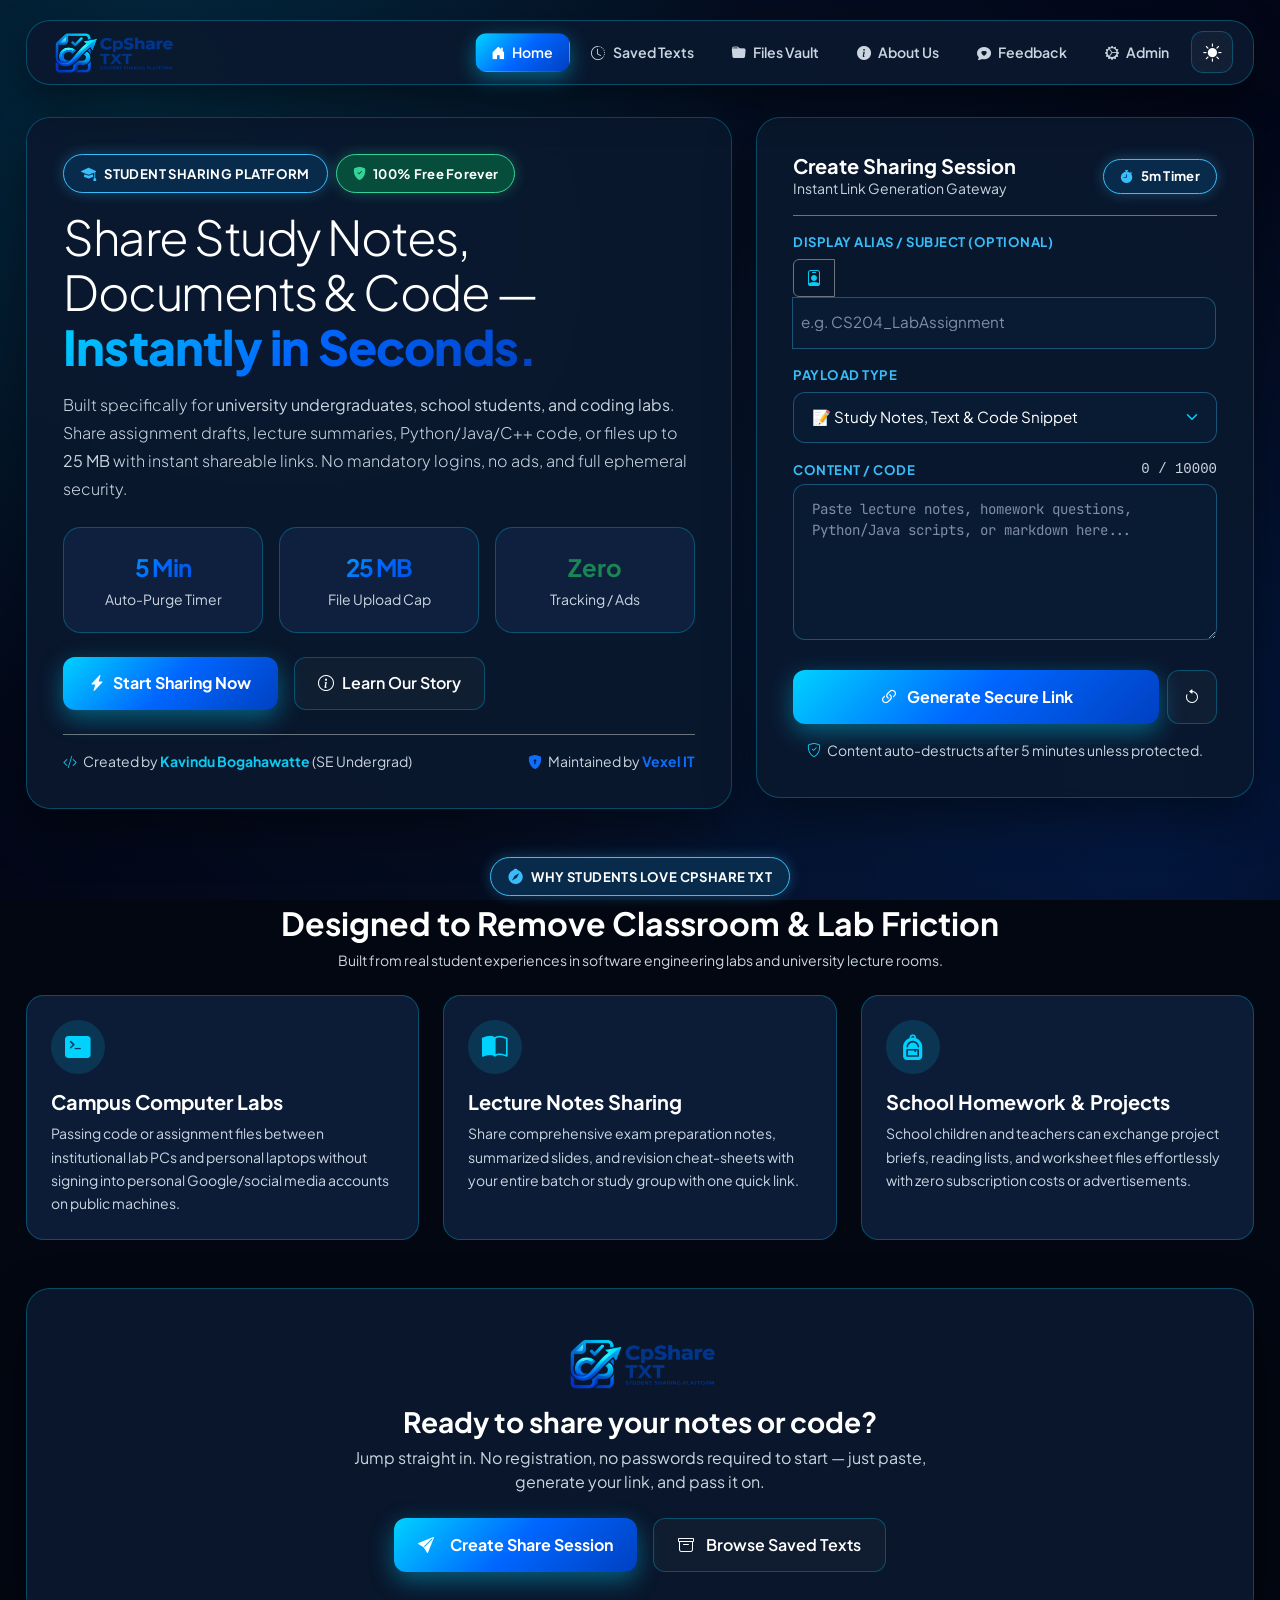
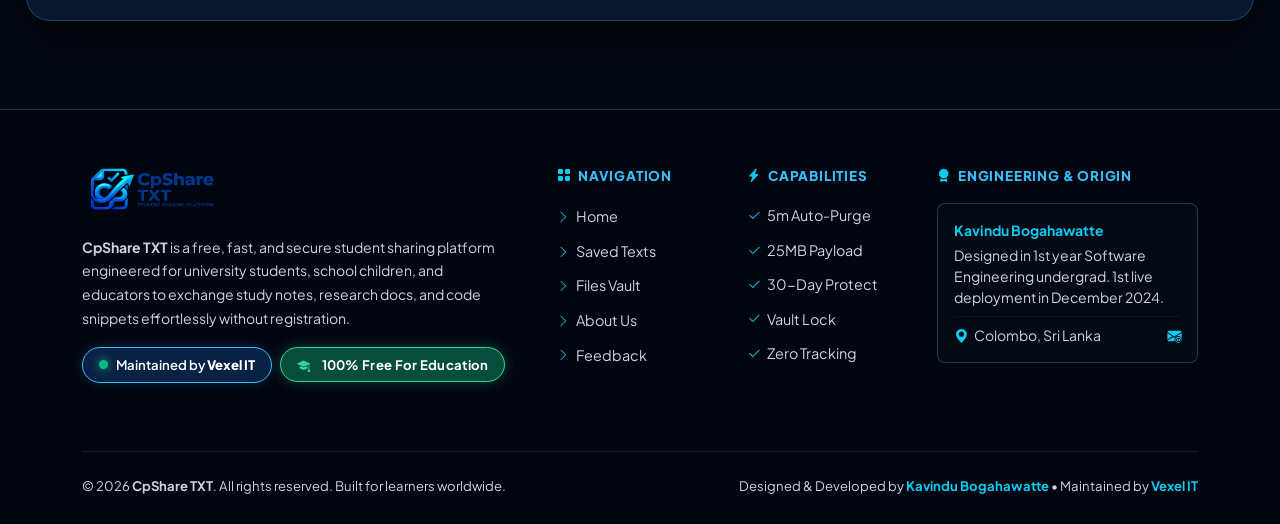
==== commit 485e5851: "feat: complete UI/UX modernization, dark/light theme optimization, centralized db.php, and about pag" ====
--- a/index.html
+++ b/index.html
@@ -1,612 +1,570 @@
-<!doctype html>
-<html lang="en">
-<head>
-  <meta charset="utf-8" />
-  <meta name="viewport" content="width=device-width, initial-scale=1, viewport-fit=cover" />
-  <title>CPShareTXT - Fast, Private Text & File Sharing</title>
-
-  <!-- Primary meta -->
-  <meta name="description" content="CP Share TXT — Paste text or upload files (up to 25MB) and get a private short link that auto-deletes after 5 minutes. Free, no sign-up. Colombo, Sri Lanka." />
-  <meta name="author" content="Kavizz — Team Alpha Software Solutions" />
-  <meta name="keywords" content="pastebin, text share, temporary links, file sharing, ephemeral links, private paste, Colombo, Sri Lanka, CPShareTXT" />
-  <meta name="robots" content="index, follow, max-image-preview:large" />
-
-  <!-- Canonical & alternate language (adjust hrefs if you host language variants) -->
-  <link rel="canonical" href="https://cpsharetxt.com/" />
-  <!-- Example hreflang: uncomment/add if you serve other languages -->
-  <!-- <link rel="alternate" href="https://cpsharetxt.com/" hreflang="en" /> -->
-
-  <!-- Resource Hints: speed up critical connections -->
-  <link rel="preconnect" href="https://cdn.jsdelivr.net" crossorigin>
-  <link rel="preconnect" href="https://unpkg.com" crossorigin>
-  <link rel="preconnect" href="https://assets10.lottiefiles.com" crossorigin>
-  <link rel="dns-prefetch" href="https://cdn.jsdelivr.net">
-
-  <!-- Preload critical CSS or fonts (adjust URLs to match your assets) -->
-  <!-- <link rel="preload" href="/css/main.css" as="style"> -->
-  <!-- <link rel="preload" href="/fonts/Inter-Variable.woff2" as="font" type="font/woff2" crossorigin> -->
-
-  <!-- Favicons & PWA manifest -->
-  <link rel="icon" href="/icons/icontxt.webp" type="image/webp">
-  <link rel="apple-touch-icon" sizes="180x180" href="/icons/apple-touch-icon.png">
-  <link rel="manifest" href="/manifest.json">
-  <meta name="theme-color" content="#06b6d4">
-
-  <!-- Social / Open Graph -->
-  <meta property="og:locale" content="en_US" />
-  <meta property="og:type" content="website" />
-  <meta property="og:title" content="CP Share TXT — Fast, Private Text & File Sharing" />
-  <meta property="og:description" content="Paste text or upload files and get a private short link that auto-deletes after 5 minutes. Free, no sign-up." />
-  <meta property="og:url" content="https://cpsharetxt.com/" />
-  <!-- Replace with properly sized share image on your server (1200x630 recommended) -->
-  <meta property="og:image" content="https://cpsharetxt.com/og-image.png" />
-  <meta property="og:image:alt" content="CP Share TXT — Fast & Private ephemeral text + file sharing" />
-  <meta property="og:site_name" content="CP Share TXT" />
-
-  <!-- Twitter Card -->
-  <meta name="twitter:card" content="summary_large_image" />
-  <meta name="twitter:site" content="@YourTwitterHandle" />
-  <meta name="twitter:creator" content="@YourTwitterHandle" />
-  <meta name="twitter:title" content="CP Share TXT — Fast, Private Text & File Sharing" />
-  <meta name="twitter:description" content="Paste text or upload files and get a private short link that auto-deletes after 5 minutes. Free, no sign-up." />
-  <meta name="twitter:image" content="https://cpsharetxt.com/og-image.png" />
-
-  <!-- Accessibility / Referrer policy -->
-  <meta name="referrer" content="strict-origin-when-cross-origin" />
-
-  <!-- Sitemap (advise search engines where to crawl) -->
-  <link rel="sitemap" type="application/xml" title="Sitemap" href="/sitemap.xml" />
-
-  <!-- Structured Data - JSON-LD (Organization, WebSite with SearchAction, WebPage) -->
-  <script type="application/ld+json">
-  {
-    "@context": "https://schema.org",
-    "@graph": [
-      {
-        "@type": "Organization",
-        "@id": "https://cpsharetxt.com/#organization",
-        "name": "CP Share TXT",
-        "url": "https://cpsharetxt.com/",
-        "logo": "https://cpsharetxt.com/icontxt.webp",
-        "sameAs": [
-          "https://facebook.com/your-page",
-          "https://twitter.com/your-handle",
-          "https://github.com/your-profile"
-        ]
-      },
-      {
-        "@type": "WebSite",
-        "@id": "https://cpsharetxt.com/#website",
-        "url": "https://cpsharetxt.com/",
-        "name": "CP Share TXT",
-        "publisher": { "@id": "https://cpsharetxt.com/#organization" },
-        "potentialAction": {
-          "@type": "SearchAction",
-          "target": "https://cpsharetxt.com/?q={search_term_string}",
-          "query-input": "required name=search_term_string"
-        }
-      },
-      {
-        "@type": "WebPage",
-        "@id": "https://cpsharetxt.com/#webpage",
-        "url": "https://cpsharetxt.com/",
-        "name": "CP Share TXT — Fast, Private Text & File Sharing",
-        "description": "Paste text or upload files and get a private short link that auto-deletes after 5 minutes. Free, no sign-up.",
-        "inLanguage": "en-US",
-        "isPartOf": { "@id": "https://cpsharetxt.com/#website" }
-      },
-      {
-        "@type": "BreadcrumbList",
-        "itemListElement": [
-          { "@type": "ListItem", "position": 1, "name": "Home", "item": "https://cpsharetxt.com/" },
-          { "@type": "ListItem", "position": 2, "name": "Saved Data", "item": "https://cpsharetxt.com/display_data.html" }
-        ]
-      }
-    ]
-  }
-  </script>
-
-  <!-- Styles & Frameworks (keep your existing includes) -->
-  <!-- Bootstrap 5 + icons -->
-  <link href="https://cdn.jsdelivr.net/npm/bootstrap@5.3.2/dist/css/bootstrap.min.css" rel="stylesheet">
-  <link href="https://cdn.jsdelivr.net/npm/bootstrap-icons@1.11.3/font/bootstrap-icons.css" rel="stylesheet">
-
-  <!-- AOS + Lottie + SweetAlert2 -->
-  <link href="https://unpkg.com/aos@2.3.4/dist/aos.css" rel="stylesheet">
-  <script src="https://unpkg.com/@lottiefiles/lottie-player@1.5.7/dist/lottie-player.js"></script>
-  <script src="https://cdn.jsdelivr.net/npm/sweetalert2@11"></script>
-
-  <style>
-    :root{
-      --accent: #06b6d4;
-      --accent-2: #0891b2;
-      --muted: #9ca3af;
-      --bg-dark: #071a2b;
-      --bg-light: #f8fafc;
-      --card-radius: 1rem;
-      --focus: rgba(6,182,212,0.14);
-      --glass-dark: rgba(255,255,255,0.03);
-      --glass-light: rgba(2,6,23,0.04);
-      --max-width: 1100px;
-    }
-
-    /* ---------- Base ---------- */
-    html,body{height:100%;}
-    body{
-      margin:0;
-      font-family: Inter, system-ui, -apple-system, "Segoe UI", Roboto, "Helvetica Neue", Arial;
-      color:#e6eef6;
-      background:
-        radial-gradient(1000px 600px at 10% 10%, rgba(6,182,212,0.06), transparent),
-        radial-gradient(800px 500px at 90% 90%, rgba(8,145,178,0.04), transparent),
-        linear-gradient(180deg, var(--bg-dark) 0%, #041023 0%);
-      -webkit-font-smoothing:antialiased;
-      -webkit-text-size-adjust:100%;
-    }
-
-    /* Light theme */
-    body.light{
-      color:#081225;
-      background: linear-gradient(180deg, var(--bg-light) 0%, #eef2ff 100%);
-    }
-
-    .app-container { max-width: var(--max-width); margin:0 auto; padding:1rem; }
-
-    /* Card */
-    .card-glass{
-      border-radius: var(--card-radius);
-      border:1px solid rgba(255,255,255,0.04);
-      background: linear-gradient(180deg, rgba(255,255,255,0.02), rgba(255,255,255,0.01));
-      backdrop-filter: blur(8px);
-      padding: 1rem;
-    }
-    body.light .card-glass{
-      background: linear-gradient(180deg,#fff,#fbfdff);
-      border:1px solid var(--glass-light);
-      box-shadow: 0 8px 30px rgba(11,18,32,0.04);
-    }
-
-    header { padding: .75rem 0; }
-    .brand-title { font-weight:800; letter-spacing:-0.3px; }
-    .brand-sub { font-size:.78rem; opacity:.9; }
-
-    /* Responsive headings */
-    .hero-title { font-size: clamp(1.4rem, 4.5vw, 2.4rem); font-weight:800; line-height:1.02; }
-
-    /* Form controls */
-    .form-control, .form-select, textarea {
-      border-radius: .65rem;
-      padding: .7rem .9rem;
-      background: transparent;
-      color: inherit;
-      border: 1px solid rgba(255,255,255,0.06);
-    }
-    body.light .form-control, body.light .form-select, body.light textarea {
-      border: 1px solid rgba(2,6,23,0.08);
-      color: #081225;
-      background: linear-gradient(180deg,#fff,#fbfdff);
-    }
-
-    /* Placeholders */
-    ::placeholder { color: rgba(230,238,246,0.6); opacity:1; }
-    body.light ::placeholder { color: rgba(8,18,36,0.45); }
-
-    /* Select caret */
-    .select-wrap { position: relative; }
-    .select-wrap .bi { position:absolute; right:12px; top:50%; transform:translateY(-50%); pointer-events:none; color: rgba(255,255,255,0.6); }
-    body.light .select-wrap .bi { color: rgba(8,18,36,0.45); }
-
-    /* Drag area */
-    .drag-area {
-      border-radius:.75rem;
-      border:2px dashed rgba(255,255,255,0.06);
-      padding:1rem;
-      text-align:center;
-      cursor:pointer;
-      transition: all .16s ease;
-      min-height:90px;
-      display:flex;
-      flex-direction:column;
-      justify-content:center;
-      gap:.35rem;
-      background: transparent;
-    }
-    .drag-area.dragover { transform: translateY(-6px); box-shadow: 0 20px 50px rgba(6,182,212,0.06); border-color: rgba(6,182,212,0.45); }
-    body.light .drag-area { border: 2px dashed rgba(2,6,23,0.06); }
-
-    .thumb { max-height:160px; display:block; margin:.5rem auto; border-radius:.5rem; }
-
-    /* Buttons */
-    .btn-accent { background: var(--accent); color:#042028; font-weight:700; border:none; }
-    .btn-outline-custom { border:1px solid rgba(255,255,255,0.06); color:inherit; }
-    body.light .btn-outline-custom { border:1px solid rgba(2,6,23,0.08); }
-
-    /* Responsive utilities */
-    @media (max-width: 576px){
-      .hero-grid { grid-template-columns: 1fr !important; }
-      .brand-sub { display:none; }
-    }
-
-    /* Focus (accessibility) */
-    :focus { outline: 4px solid var(--focus); outline-offset: 2px; border-radius:.5rem; }
-
-    /* Dark-mode form visibility overrides */
-    body:not(.light) input, body:not(.light) textarea, body:not(.light) select, body:not(.light) .form-control, body:not(.light) .form-select {
-      background: rgba(255,255,255,0.03) !important;
-      color: #e6eef6 !important;
-      border-color: rgba(255,255,255,0.08) !important;
-    }
-    body:not(.light) ::placeholder { color: rgba(230,238,246,0.88) !important; opacity:1 !important; }
-    body:not(.light) select option { background:#061224 !important; color:#e6eef6 !important; }
-
-    /* Small helpers */
-    .muted { color: rgba(230,238,246,0.64); }
-    body.light .muted { color: #5b6b78; }
-
-    /* Toast fallback */
-    #toast { position: fixed; right: 20px; bottom: 30px; z-index:60; display:none; }
-  </style>
-</head>
-<body>
-  <div class="app-container">
-
-    <!-- NAV -->
-    <!-- NAV / HEADER (user-provided header) -->
-    <header class="d-flex align-items-center justify-content-between">
-      <a href="/" class="d-flex align-items-center gap-3 text-decoration-none">
-        <div style="width:56px;height:56px;border-radius:12px;background:linear-gradient(135deg,#06b6d4,#0891b2);display:flex;align-items:center;justify-content:center;">
-          <lottie-player src="https://assets10.lottiefiles.com/packages/lf20_jtbfg2nb.json" background="transparent" speed="1" style="width:40px;height:40px" loop autoplay></lottie-player>
-        </div>
-        <div>
-          <div class="brand-title">CP Share TXT</div>
-          <div class="brand-sub muted">Fast • Private • Free</div>
-        </div>
-      </a>
-
-      <nav class="d-flex align-items-center gap-2">
-        <div class="d-none d-sm-inline nav-cta muted">Free • </div>
-        <a href="display_data.html" class="text-decoration-none small px-2 py-1 rounded-2 muted">Saved</a>
-        <a href="feedback_form.html" class="text-decoration-none small px-2 py-1 rounded-2 muted">Feedback</a>
-        <a href="admin_panel.php" class="text-decoration-none small px-2 py-1 rounded-2 muted" style="background: rgba(0,0,0,0.04);">Admin</a>
-
-        <button id="themeToggle" class="btn btn-sm btn-outline-custom ms-2" aria-label="Toggle theme" title="Toggle light/dark">
-          <i id="themeIcon" class="bi bi-moon-fill"></i>
-        </button>
-      </nav>
-    </header>
-
-    <!-- HERO + FORM -->
-    <main class="row gx-4 gy-4 align-items-start mt-3">
-
-      <!-- Left: Info -->
-      <section class="col-12 col-lg-7">
-        <div class="card-glass p-3 p-lg-4" data-aos="fade-up">
-          <div class="d-flex gap-3">
-            <div style="width:88px;height:88px;border-radius:14px;background:linear-gradient(135deg,#06b6d4,#0891b2);display:flex;align-items:center;justify-content:center;">
-              <lottie-player src="https://assets7.lottiefiles.com/packages/lf20_u4yrau.json" background="transparent" speed="1" style="width:72px;height:72px" loop autoplay></lottie-player>
-            </div>
-
-            <div class="flex-grow-1">
-              <h1 class="hero-title">Share text or files instantly - private & ephemeral</h1>
-              <p class="muted mt-2 mb-3">Paste long text or drop a file (up to <strong>25 MB</strong>). We generate a short link that auto-deletes after <strong>5 minutes</strong>. No sign-up required.</p>
-
-              <div class="row row-cols-1 row-cols-sm-3 g-2 mb-3">
-                <div class="col"><div class="p-2 rounded-3" style="background: rgba(255,255,255,0.03)"><div class="h5 mb-0">5 min</div><div class="muted small mt-1">Auto delete</div></div></div>
-                <div class="col"><div class="p-2 rounded-3" style="background: rgba(255,255,255,0.03)"><div class="h5 mb-0">Any file</div><div class="muted small mt-1">Up to 25 MB</div></div></div>
-                <div class="col"><div class="p-2 rounded-3" style="background: rgba(255,255,255,0.03)"><div class="h5 mb-0">Copy</div><div class="muted small mt-1">Instant link</div></div></div>
-              </div>
-
-              <div class="d-flex gap-2">
-                <a class="btn btn-accent btn-lg me-2" href="#formSection">Start Sharing</a>
-                <a class="btn btn-outline-custom btn-lg" href="display_data.html">View saved</a>
-              </div>
-            </div>
-          </div>
-        </div>
-
-        <div class="mt-3 d-grid gap-3">
-          <div class="card-glass p-3" data-aos="fade-up" data-aos-delay="120">
-            <h6 class="mb-2">How to use</h6>
-            <ol class="small muted mb-0">
-              <li>Choose <strong>Text</strong> or <strong>File</strong>.</li>
-              <li>Paste text or drag & drop a file (max 25 MB).</li>
-              <li>Click <strong>Share</strong> and copy the link.</li>
-              <li>Link auto-deletes after 5 minutes.</li>
-            </ol>
-          </div>
-
-          <div class="card-glass p-3" data-aos="fade-up" data-aos-delay="160">
-            <h6 class="mb-2">Privacy tips</h6>
-            <ul class="small muted mb-0">
-              <li>Don't upload highly sensitive personal data.</li>
-              <li>Use for quick code snippets, notes, or one-time file transfers.</li>
-            </ul>
-          </div>
-        </div>
-      </section>
-
-      <!-- Right: Form -->
-      <aside id="formSection" class="col-12 col-lg-5">
-        <div class="card-glass p-3 p-md-4" data-aos="fade-left">
-          <div class="d-flex justify-content-between align-items-start mb-2">
-            <div>
-              <h3 class="mb-0">Share Text or File</h3>
-              <div class="small muted">Private • Free • Colombo</div>
-            </div>
-            <div class="small muted">Auto-delete <strong>5m</strong></div>
-          </div>
-
-          <form id="userForm" enctype="multipart/form-data" method="POST" novalidate>
-            <div class="mb-2">
-              <label for="username" class="form-label visually-hidden">Display name</label>
-              <input id="username" name="username" type="text" placeholder="Display name (optional)" class="form-control" aria-label="Display name (optional)">
-            </div>
-
-            <div class="mb-2">
-              <label for="inputType" class="form-label visually-hidden">Input Type</label>
-              <div class="select-wrap">
-                <select id="inputType" name="inputType" class="form-select" aria-label="Choose input type">
-                  <option value="text">Text</option>
-                  <option value="file">File</option>
-                </select>
-                <i class="bi bi-caret-down-fill"></i>
-              </div>
-            </div>
-
-            <!-- Text -->
-            <div id="textInputSection" class="mb-2">
-              <label for="userText" class="form-label visually-hidden">Text</label>
-              <textarea id="userText" name="userText" rows="8" maxlength="10000" placeholder="Paste or type your text here (max 10,000 chars)" class="form-control"></textarea>
-              <div class="d-flex justify-content-between small muted mt-2">
-                <div id="charCount">0 / 10000</div>
-                <div>Supports plain text & code</div>
-              </div>
-            </div>
-
-            <!-- File -->
-            <div id="fileInputSection" class="mb-2 d-none">
-              <div id="dragDropArea" class="drag-area" tabindex="0" role="button" aria-label="Drag and drop file area">
-                <div><i class="bi bi-cloud-arrow-up" style="font-size:1.25rem"></i></div>
-                <div id="dragText" class="muted small">Drag & drop file here or click to upload</div>
-                <div id="dragHint" class="muted x-small">Any file type • Max 25 MB</div>
-
-                <div id="dragPreview" class="mt-2 visually-hidden text-start w-100">
-                  <div id="dragPreviewName" class="text-sm text-muted mb-1"></div>
-                  <img id="dragPreviewThumb" src="" alt="" class="thumb visually-hidden" />
-                </div>
-              </div>
-
-              <input id="userFile" name="userFile" type="file" class="form-control visually-hidden" aria-hidden="true" />
-            </div>
-
-            <div class="mt-3 d-flex gap-2">
-              <button type="submit" class="btn btn-accent flex-fill" aria-label="Share">Share <i class="bi bi-link-45deg ms-2"></i></button>
-              <button type="button" id="clearBtn" class="btn btn-outline-custom">Clear</button>
-            </div>
-
-            <div class="mt-3 small muted">Privacy: For quick, ephemeral sharing - do not submit sensitive personal data.</div>
-          </form>
-
-          <div class="mt-3 small muted">Built by  • <span id="currentYear"></span></div>
-        </div>
-      </aside>
-    </main>
-
-    <div class="text-center muted small mt-4">Terms • Privacy • Contact</div>
-
-    <footer class="mt-4 py-4 text-center">
-      <div class="card-glass d-inline-block p-3 rounded-3">
-        <div class="small muted mb-1">Made with Kavizz - CP Share TXT</div>
-        <div class="small muted">© <span id="footerYear"></span> • Team Alpha Software Solutions - Kavizz</div>
-      </div>
-    </footer>
-  </div>
-
-  <!-- Toast fallback -->
-  <div id="toast" class="max-w-xs w-full bg-emerald-500 text-white px-4 py-3 rounded-lg shadow-lg mr-4 mb-4">
-    <div id="toastMessage" class="text-sm font-medium">Saved — link copied.</div>
-  </div>
-
-  <!-- Scripts -->
-  <script src="https://unpkg.com/aos@2.3.4/dist/aos.js"></script>
-  <script>AOS.init({ duration:700, once:true, disable:'phone' });</script>
-  <script src="https://cdn.jsdelivr.net/npm/bootstrap@5.3.2/dist/js/bootstrap.bundle.min.js"></script>
-
-  <script>
-  (function(){
-    /* Elements */
-    const themeToggle = document.getElementById('themeToggle');
-    const themeIcon = document.getElementById('themeIcon');
-    const body = document.body;
-    const saved = localStorage.getItem('cp_theme');
-    const prefersLight = window.matchMedia && window.matchMedia('(prefers-color-scheme: light)').matches;
-    const isLight = saved ? saved === 'light' : prefersLight;
-
-    function applyTheme(light){
-      if (light){
-        body.classList.add('light');
-        themeIcon.className = 'bi bi-sun-fill';
-        themeToggle.classList.remove('btn-outline-custom'); themeToggle.classList.add('btn-outline-light');
-      } else {
-        body.classList.remove('light');
-        themeIcon.className = 'bi bi-moon-fill';
-        themeToggle.classList.remove('btn-outline-light'); themeToggle.classList.add('btn-outline-custom');
-      }
-    }
-    applyTheme(isLight);
-    themeToggle.addEventListener('click', ()=>{
-      const nowLight = !body.classList.contains('light');
-      applyTheme(nowLight);
-      localStorage.setItem('cp_theme', nowLight ? 'light' : 'dark');
-    });
-
-    /* Dynamic year + credit */
-    document.getElementById('currentYear').textContent = new Date().getFullYear();
-    document.getElementById('footerYear').textContent = new Date().getFullYear();
-    const prodEl = document.getElementById('productCredit');
-    if (prodEl) prodEl.textContent = 'Team Alpha Software Solutions - Kavizz';
-
-    /* Form elements */
-    const form = document.getElementById('userForm');
-    const inputType = document.getElementById('inputType');
-    const textSection = document.getElementById('textInputSection');
-    const fileSection = document.getElementById('fileInputSection');
-    const userText = document.getElementById('userText');
-    const charCount = document.getElementById('charCount');
-    const userFile = document.getElementById('userFile');
-    const dragDropArea = document.getElementById('dragDropArea');
-    const dragText = document.getElementById('dragText');
-    const dragHint = document.getElementById('dragHint');
-    const dragPreview = document.getElementById('dragPreview');
-    const dragPreviewName = document.getElementById('dragPreviewName');
-    const dragPreviewThumb = document.getElementById('dragPreviewThumb');
-    const filePreview = document.getElementById('filePreview'); // not used but kept for compatibility
-    const clearBtn = document.getElementById('clearBtn');
-    const maxFileSize = 25 * 1024 * 1024; // 25MB
-
-    /* Update form type UI (and auto-open picker when switching to file) */
-    async function updateFormAction(openPicker=true){
-      if (inputType.value === 'text'){
-        form.action = 'save_text.php';
-        textSection.classList.remove('d-none');
-        fileSection.classList.add('d-none');
-        userFile.value = '';
-        resetDragPreview();
-        charCount.textContent = `${userText.value.length} / 10000`;
-      } else {
-        form.action = 'save_file.php';
-        textSection.classList.add('d-none');
-        fileSection.classList.remove('d-none');
-        userText.value = '';
-        charCount.textContent = '0 / 10000';
-        if (openPicker){
-          // small delay so UI updates before picker appears
-          await new Promise(r=>setTimeout(r,120));
-          try { userFile.click(); } catch(e){/*ignored*/ }
-        }
-      }
-    }
-    inputType.addEventListener('change', ()=> updateFormAction(true));
-    updateFormAction(false);
-
-    /* Char counter */
-    userText.addEventListener('input', ()=> charCount.textContent = `${userText.value.length} / 10000`);
-
-    /* Drag & drop handling (keyboard & touch friendly) */
-    if (dragDropArea){
-      ['dragenter','dragover'].forEach(evt => dragDropArea.addEventListener(evt, (e)=>{ e.preventDefault(); e.stopPropagation(); dragDropArea.classList.add('dragover'); }));
-      ['dragleave','drop','dragend'].forEach(evt => dragDropArea.addEventListener(evt, (e)=>{ e.preventDefault(); e.stopPropagation(); dragDropArea.classList.remove('dragover'); }));
-
-      dragDropArea.addEventListener('click', ()=> userFile.click());
-      dragDropArea.addEventListener('keypress', (e)=>{ if (e.key === 'Enter' || e.key === ' ') userFile.click(); });
-
-      dragDropArea.addEventListener('drop', (e)=>{
-        const files = e.dataTransfer.files;
-        if (!files || !files.length) return;
-        const file = files[0];
-        if (file.size > maxFileSize){ Swal.fire({ icon:'error', title:'File too large', text:'Max file size is 25 MB.'}); return; }
-        userFile.files = files; // populate the native input
-        showFilePreview(file);
-      });
-    }
-
-    /* Native picker change */
-    userFile.addEventListener('change', function(){
-      if (!this.files || !this.files.length) { resetDragPreview(); return; }
-      const file = this.files[0];
-      if (file.size > maxFileSize){ Swal.fire({ icon:'error', title:'File too large', text:'Max file size is 25 MB.' }); this.value=''; resetDragPreview(); return; }
-      showFilePreview(file);
-    });
-
-    /* Show preview inside drag area */
-    function showFilePreview(file){
-      if (!file) return;
-      dragPreview.classList.remove('visually-hidden');
-      dragPreview.classList.remove('hidden');
-      dragPreviewName.textContent = `${file.name} — ${Math.round(file.size/1024)} KB`;
-      dragText.textContent = 'File selected';
-      dragHint.textContent = 'Tap area to change or drag another file';
-      if (file.type.startsWith('image/')){
-        dragPreviewThumb.src = URL.createObjectURL(file);
-        dragPreviewThumb.onload = ()=> { URL.revokeObjectURL(dragPreviewThumb.src); dragPreviewThumb.classList.remove('visually-hidden'); dragPreviewThumb.classList.remove('hidden'); };
-      } else {
-        dragPreviewThumb.src = '';
-        dragPreviewThumb.classList.add('visually-hidden');
-        dragPreviewThumb.classList.add('hidden');
-      }
-    }
-
-    function resetDragPreview(){
-      dragPreview.classList.add('visually-hidden');
-      dragPreview.classList.add('hidden');
-      dragPreviewName.textContent = '';
-      dragPreviewThumb.src = '';
-      dragPreviewThumb.classList.add('visually-hidden');
-      dragPreviewThumb.classList.add('hidden');
-      dragText.textContent = 'Drag & drop file here or click to upload';
-      dragHint.textContent = 'Any file type • Max 25 MB';
-      userFile.value = '';
-    }
-
-    /* Clear button */
-    clearBtn.addEventListener('click', ()=>{
-      form.reset();
-      updateFormAction(false);
-      resetDragPreview();
-      charCount.textContent = '0 / 10000';
-    });
-
-    /* Toast fallback */
-    const toast = document.getElementById('toast');
-    const toastMessage = document.getElementById('toastMessage');
-    function showToast(msg, duration=3500){
-      toastMessage.textContent = msg;
-      toast.style.display = 'block';
-      toast.style.opacity = '1';
-      setTimeout(()=>{ toast.style.opacity = '0'; setTimeout(()=> toast.style.display='none', 300); }, duration);
-    }
-
-    /* Submit via AJAX (server must return JSON; expected: { link: "https://..." } ) */
-    form.addEventListener('submit', async (e)=>{
-      e.preventDefault();
-      // Basic validation
-      if (inputType.value === 'text' && (!userText.value || !userText.value.trim())){
-        Swal.fire({ icon:'warning', title:'Empty', text:'Please enter some text.' }); return;
-      }
-      if (inputType.value === 'file' && (!userFile.files || !userFile.files.length)){
-        Swal.fire({ icon:'warning', title:'No file', text:'Please choose a file.' }); return;
-      }
-
-      const data = new FormData(form);
-      Swal.fire({ title:'Sharing...', allowOutsideClick:false, didOpen(){ Swal.showLoading(); } });
-
-      try{
-        const res = await fetch(form.action, { method:'POST', body: data });
-        const json = await res.json().catch(()=> ({}));
-        if (!res.ok) throw new Error(json?.message || res.statusText || 'Server error');
-
-        if (json?.link){
-          try { await navigator.clipboard.writeText(json.link); } catch(_) {}
-          Swal.fire({ icon:'success', title:'Shared', html: `<div class="text-start">Link copied to clipboard:<div class="mt-2 p-2" style="background:rgba(255,255,255,0.03);border-radius:8px;color:inherit;">${json.link}</div></div>`, width:600 });
-          showToast('Shared — link copied to clipboard');
-        } else {
-          Swal.fire({ icon:'success', title:'Shared', text: json?.message || 'Shared successfully' });
-          showToast(json?.message || 'Shared successfully');
-        }
-
-        form.reset();
-        updateFormAction(false);
-        resetDragPreview();
-        charCount.textContent = '0 / 10000';
-      } catch(err){
-        Swal.fire({ icon:'error', title:'Error', text: err.message || 'Something went wrong' });
-      }
-    });
-
-    // Initialize: reset preview and char count
-    resetDragPreview();
-    charCount.textContent = `${userText.value.length} / 10000`;
-  })();
-  </script>
-</body>
-</html>
+<!doctype html>
+<html lang="en" class="dark">
+<head>
+  <meta charset="utf-8" />
+  <meta name="viewport" content="width=device-width, initial-scale=1, viewport-fit=cover" />
+  <title>CpShare TXT — Student Sharing Platform | Notes, Documents & Code</title>
+
+  <!-- Primary Meta Tags -->
+  <meta name="description" content="CpShare TXT is the premier student sharing platform designed for university students & school children. Share study notes, research documents, and code snippets up to 25MB for free with zero logins." />
+  <meta name="author" content="Kavindu Bogahawatte — Vexel IT, Colombo, Sri Lanka" />
+  <meta name="robots" content="index, follow" />
+
+  <link rel="canonical" href="https://cpsharetxt.com/" />
+
+  <!-- Favicon -->
+  <link rel="icon" href="logo.png" type="image/png" />
+  <meta name="theme-color" content="#0056d2">
+
+  <!-- Bootstrap 5, Icons, AOS, SweetAlert2 -->
+  <link href="https://cdn.jsdelivr.net/npm/bootstrap@5.3.2/dist/css/bootstrap.min.css" rel="stylesheet">
+  <link href="https://cdn.jsdelivr.net/npm/bootstrap-icons@1.11.3/font/bootstrap-icons.css" rel="stylesheet">
+  <link href="https://unpkg.com/aos@2.3.4/dist/aos.css" rel="stylesheet">
+  <script src="https://cdn.jsdelivr.net/npm/sweetalert2@11"></script>
+
+  <!-- Unified Creative Stylesheet -->
+  <link rel="stylesheet" href="styles.css">
+</head>
+<body>
+
+  <div class="app-container">
+
+    <!-- FLOATING SITE HEADER (RESPONSIVE) -->
+    <header class="site-header" data-aos="fade-down" data-aos-duration="600">
+      <div class="site-navbar">
+        <a href="index.html" class="brand-wrapper">
+          <img src="logo.png" alt="CpShare TXT Student Sharing Platform" class="brand-img" />
+        </a>
+
+        <!-- Mobile Hamburger Toggle -->
+        <button class="mobile-nav-toggle" id="mobileNavToggle" aria-label="Toggle navigation menu">
+          <i class="bi bi-list"></i>
+        </button>
+
+        <!-- Nav Links (Desktop & Mobile Drawer) -->
+        <nav class="nav-links-wrap" id="navLinksWrap">
+          <a href="index.html" class="nav-pill active"><i class="bi bi-house-door-fill"></i> Home</a>
+          <a href="display_data.html" class="nav-pill"><i class="bi bi-clock-history"></i> Saved Texts</a>
+          <a href="backend.php" class="nav-pill"><i class="bi bi-folder-fill"></i> Files Vault</a>
+          <a href="about.html" class="nav-pill"><i class="bi bi-info-circle-fill"></i> About Us</a>
+          <a href="feedback_form.html" class="nav-pill"><i class="bi bi-chat-heart-fill"></i> Feedback</a>
+          <a href="admin_panel.php" class="nav-pill"><i class="bi bi-gear-wide-connected"></i> Admin</a>
+
+          <button id="themeToggle" class="theme-btn" aria-label="Toggle dark/light theme" title="Toggle Theme">
+            <i id="themeIcon" class="bi bi-sun-fill"></i>
+          </button>
+        </nav>
+      </div>
+    </header>
+
+    <!-- HERO & INTERACTIVE SHARING SUITE -->
+    <main class="row g-4 align-items-stretch mb-5">
+
+      <!-- Left Column: Vision & Highlights -->
+      <section class="col-12 col-lg-7 d-flex flex-column justify-content-between">
+        <div class="glass-panel h-100 d-flex flex-column justify-content-between" data-aos="fade-up">
+          
+          <div>
+            <div class="d-flex flex-wrap gap-2 mb-3">
+              <span class="badge-student">
+                <i class="bi bi-mortarboard-fill"></i> Student Sharing Platform
+              </span>
+              <span class="badge-glow-success">
+                <i class="bi bi-shield-fill-check"></i> 100% Free Forever
+              </span>
+            </div>
+
+            <h1 class="display-5 fw-extrabold mb-3" style="letter-spacing: -1.5px; line-height: 1.15;">
+              Share Study Notes, Documents & Code — <span class="gradient-title">Instantly in Seconds.</span>
+            </h1>
+
+            <p class="text-muted lead fs-6 mb-4" style="line-height: 1.75;">
+              Built specifically for <strong>university undergraduates, school students, and coding labs</strong>. Share assignment drafts, lecture summaries, Python/Java/C++ code, or files up to <strong>25 MB</strong> with instant shareable links. No mandatory logins, no ads, and full ephemeral security.
+            </p>
+
+            <!-- Metrics Highlight Grid -->
+            <div class="row row-cols-3 g-2 g-sm-3 mb-4">
+              <div class="col">
+                <div class="glass-card-sm text-center">
+                  <div class="fs-4 fw-bold gradient-title">5 Min</div>
+                  <div class="text-muted small mt-1">Auto-Purge Timer</div>
+                </div>
+              </div>
+              <div class="col">
+                <div class="glass-card-sm text-center">
+                  <div class="fs-4 fw-bold gradient-title">25 MB</div>
+                  <div class="text-muted small mt-1">File Upload Cap</div>
+                </div>
+              </div>
+              <div class="col">
+                <div class="glass-card-sm text-center">
+                  <div class="fs-4 fw-bold text-success">Zero</div>
+                  <div class="text-muted small mt-1">Tracking / Ads</div>
+                </div>
+              </div>
+            </div>
+          </div>
+
+          <!-- Quick Action Buttons & Origin Attribution -->
+          <div>
+            <div class="d-flex flex-wrap gap-3 mb-4">
+              <a href="#sharingStudio" class="btn-brand-primary">
+                <i class="bi bi-lightning-charge-fill"></i> Start Sharing Now
+              </a>
+              <a href="about.html" class="btn-brand-outline">
+                <i class="bi bi-info-circle"></i> Learn Our Story
+              </a>
+            </div>
+
+            <div class="pt-3 border-top border-secondary border-opacity-20 d-flex flex-wrap justify-content-between align-items-center gap-2 small text-muted">
+              <div>
+                <i class="bi bi-code-slash text-info me-1"></i> Created by <strong class="text-info">Kavindu Bogahawatte</strong> (SE Undergrad)
+              </div>
+              <div>
+                <i class="bi bi-shield-lock-fill text-primary me-1"></i> Maintained by <strong class="text-primary">Vexel IT</strong>
+              </div>
+            </div>
+          </div>
+
+        </div>
+      </section>
+
+      <!-- Right Column: Interactive Sharing Terminal -->
+      <section id="sharingStudio" class="col-12 col-lg-5">
+        <div class="glass-panel" data-aos="fade-left">
+          
+          <div class="d-flex justify-content-between align-items-center pb-3 mb-3 border-bottom border-secondary border-opacity-20">
+            <div>
+              <h3 class="h5 fw-bold mb-0">Create Sharing Session</h3>
+              <div class="small text-muted">Instant Link Generation Gateway</div>
+            </div>
+            <span class="badge-glow-info">
+              <i class="bi bi-stopwatch-fill"></i> 5m Timer
+            </span>
+          </div>
+
+          <form id="userForm" enctype="multipart/form-data" method="POST" novalidate>
+            
+            <!-- Alias / Subject -->
+            <div class="mb-3">
+              <label for="username" class="form-label-custom">Display Alias / Subject (Optional)</label>
+              <div class="input-group">
+                <span class="input-group-text bg-transparent border-secondary text-info"><i class="bi bi-person-badge"></i></span>
+                <input id="username" name="username" type="text" placeholder="e.g. CS204_LabAssignment" class="form-control-custom ps-2" />
+              </div>
+            </div>
+
+            <!-- Payload Selector Switcher -->
+            <div class="mb-3">
+              <label for="inputType" class="form-label-custom">Payload Type</label>
+              <select id="inputType" name="inputType" class="form-select-custom">
+                <option value="text">📝 Study Notes, Text & Code Snippet</option>
+                <option value="file">📁 Document, PDF, ZIP or Media File (Max 25MB)</option>
+              </select>
+            </div>
+
+            <!-- Text & Code Snippet Area -->
+            <div id="textInputSection" class="mb-3">
+              <div class="d-flex justify-content-between align-items-center mb-1">
+                <label for="userText" class="form-label-custom mb-0">Content / Code</label>
+                <div id="charCount" class="small text-muted font-monospace">0 / 10000</div>
+              </div>
+              <textarea id="userText" name="userText" rows="6" maxlength="10000" placeholder="Paste lecture notes, homework questions, Python/Java scripts, or markdown here..." class="form-control-custom"></textarea>
+            </div>
+
+            <!-- Drag & Drop File Upload Area -->
+            <div id="fileInputSection" class="mb-3 d-none">
+              <label class="form-label-custom">Upload Document / File</label>
+              <div id="dragDropArea" class="drag-upload-zone" tabindex="0" role="button">
+                <div class="drag-icon-circle">
+                  <i class="bi bi-cloud-arrow-up-fill"></i>
+                </div>
+                <div id="dragText" class="fw-bold small text-main">Drag & drop files here or click to browse</div>
+                <div id="dragHint" class="text-muted small">PDF, DOCX, ZIP, Code, Media • Max 25 MB</div>
+
+                <div id="dragPreview" class="d-none mt-2 w-100 p-2 rounded text-start" style="background: rgba(0, 210, 255, 0.15); border: 1px solid var(--border-glass);">
+                  <div id="dragPreviewName" class="small fw-bold text-truncate text-info mb-1"></div>
+                  <img id="dragPreviewThumb" src="" alt="Preview" class="img-fluid rounded d-none" style="max-height: 100px;" />
+                </div>
+              </div>
+              <input id="userFile" name="userFile" type="file" class="d-none" />
+            </div>
+
+            <!-- Action Buttons -->
+            <div class="mt-4 d-flex gap-2">
+              <button type="submit" class="btn-brand-primary flex-grow-1 py-2">
+                <i class="bi bi-link-45deg fs-5"></i> Generate Secure Link
+              </button>
+              <button type="button" id="clearBtn" class="btn-brand-outline px-3" title="Clear form">
+                <i class="bi bi-arrow-counterclockwise"></i>
+              </button>
+            </div>
+
+            <div class="mt-3 small text-muted text-center">
+              <i class="bi bi-shield-check text-info me-1"></i> Content auto-destructs after 5 minutes unless protected.
+            </div>
+
+          </form>
+
+        </div>
+      </section>
+
+    </main>
+
+    <!-- EDUCATIONAL PILLARS & USE CASES -->
+    <section class="mb-5" data-aos="fade-up">
+      <div class="text-center mb-4">
+        <span class="badge-student mb-2"><i class="bi bi-compass-fill"></i> Why Students Love CpShare TXT</span>
+        <h2 class="fw-bold">Designed to Remove Classroom & Lab Friction</h2>
+        <p class="text-muted small mx-auto" style="max-width: 620px;">
+          Built from real student experiences in software engineering labs and university lecture rooms.
+        </p>
+      </div>
+
+      <div class="row g-4">
+        <div class="col-12 col-md-4">
+          <div class="glass-card-sm h-100 p-4">
+            <div class="drag-icon-circle mb-3"><i class="bi bi-terminal-fill"></i></div>
+            <h4 class="h5 fw-bold mb-2">Campus Computer Labs</h4>
+            <p class="text-muted small mb-0" style="line-height: 1.65;">
+              Passing code or assignment files between institutional lab PCs and personal laptops without signing into personal Google/social media accounts on public machines.
+            </p>
+          </div>
+        </div>
+
+        <div class="col-12 col-md-4">
+          <div class="glass-card-sm h-100 p-4">
+            <div class="drag-icon-circle mb-3"><i class="bi bi-book-half"></i></div>
+            <h4 class="h5 fw-bold mb-2">Lecture Notes Sharing</h4>
+            <p class="text-muted small mb-0" style="line-height: 1.65;">
+              Share comprehensive exam preparation notes, summarized slides, and revision cheat-sheets with your entire batch or study group with one quick link.
+            </p>
+          </div>
+        </div>
+
+        <div class="col-12 col-md-4">
+          <div class="glass-card-sm h-100 p-4">
+            <div class="drag-icon-circle mb-3"><i class="bi bi-backpack-fill"></i></div>
+            <h4 class="h5 fw-bold mb-2">School Homework & Projects</h4>
+            <p class="text-muted small mb-0" style="line-height: 1.65;">
+              School children and teachers can exchange project briefs, reading lists, and worksheet files effortlessly with zero subscription costs or advertisements.
+            </p>
+          </div>
+        </div>
+      </div>
+    </section>
+
+    <!-- CALL TO ACTION BANNER -->
+    <section class="glass-panel text-center p-4 p-md-5 mb-5" data-aos="fade-up">
+      <div class="d-inline-block mb-3">
+        <img src="logo.png" alt="CpShare TXT" style="height: 52px; object-fit: contain;" />
+      </div>
+      <h3 class="fw-bold mb-2">Ready to share your notes or code?</h3>
+      <p class="text-muted mb-4 mx-auto" style="max-width: 600px;">
+        Jump straight in. No registration, no passwords required to start — just paste, generate your link, and pass it on.
+      </p>
+      <div class="d-flex justify-content-center flex-wrap gap-3">
+        <a href="#sharingStudio" class="btn-brand-primary px-4"><i class="bi bi-send-fill me-2"></i> Create Share Session</a>
+        <a href="display_data.html" class="btn-brand-outline px-4"><i class="bi bi-archive me-1"></i> Browse Saved Texts</a>
+      </div>
+    </section>
+
+  </div>
+
+  <!-- ULTRA-PROFESSIONAL FOOTER -->
+  <footer class="site-footer">
+    <div class="container">
+      <div class="row g-4 pb-4">
+        <!-- Col 1: Brand & Mission -->
+        <div class="col-12 col-lg-5">
+          <a href="index.html" class="d-inline-block text-decoration-none">
+            <img src="logo.png" alt="CpShare TXT" class="footer-logo-img" />
+          </a>
+          <p class="text-muted small mb-3 pe-lg-4" style="line-height: 1.7;">
+            <strong>CpShare TXT</strong> is a free, fast, and secure student sharing platform engineered for university students, school children, and educators to exchange study notes, research docs, and code snippets effortlessly without registration.
+          </p>
+          <div class="d-flex flex-wrap align-items-center gap-2">
+            <div class="maintainer-pill">
+              <span class="status-dot"></span>
+              <span>Maintained by <strong>Vexel IT</strong></span>
+            </div>
+            <span class="badge-glow-success">
+              <i class="bi bi-mortarboard-fill me-1"></i> 100% Free For Education
+            </span>
+          </div>
+        </div>
+
+        <!-- Col 2: Navigation -->
+        <div class="col-6 col-sm-3 col-lg-2">
+          <div class="footer-heading"><i class="bi bi-grid-fill text-info"></i> Navigation</div>
+          <ul class="footer-links-list">
+            <li><a href="index.html" class="footer-link-item"><i class="bi bi-chevron-right small text-info"></i> Home</a></li>
+            <li><a href="display_data.html" class="footer-link-item"><i class="bi bi-chevron-right small text-info"></i> Saved Texts</a></li>
+            <li><a href="backend.php" class="footer-link-item"><i class="bi bi-chevron-right small text-info"></i> Files Vault</a></li>
+            <li><a href="about.html" class="footer-link-item"><i class="bi bi-chevron-right small text-info"></i> About Us</a></li>
+            <li><a href="feedback_form.html" class="footer-link-item"><i class="bi bi-chevron-right small text-info"></i> Feedback</a></li>
+          </ul>
+        </div>
+
+        <!-- Col 3: Features -->
+        <div class="col-6 col-sm-3 col-lg-2">
+          <div class="footer-heading"><i class="bi bi-lightning-charge-fill text-info"></i> Capabilities</div>
+          <ul class="footer-links-list">
+            <li><span class="footer-link-item text-muted"><i class="bi bi-check2 text-info"></i> 5m Auto-Purge</span></li>
+            <li><span class="footer-link-item text-muted"><i class="bi bi-check2 text-info"></i> 25MB Payload</span></li>
+            <li><span class="footer-link-item text-muted"><i class="bi bi-check2 text-info"></i> 30-Day Protect</span></li>
+            <li><span class="footer-link-item text-muted"><i class="bi bi-check2 text-info"></i> Vault Lock</span></li>
+            <li><span class="footer-link-item text-muted"><i class="bi bi-check2 text-info"></i> Zero Tracking</span></li>
+          </ul>
+        </div>
+
+        <!-- Col 4: Creator & Maintainer -->
+        <div class="col-12 col-sm-6 col-lg-3">
+          <div class="footer-heading"><i class="bi bi-award-fill text-info"></i> Engineering & Origin</div>
+          <div class="p-3 rounded-3" style="background: rgba(255, 255, 255, 0.02); border: 1px solid var(--border-glass);">
+            <div class="small fw-bold text-info mb-1">Kavindu Bogahawatte</div>
+            <div class="small text-muted mb-2">Designed in 1st year Software Engineering undergrad. 1st live deployment in December 2024.</div>
+            <div class="border-top border-secondary border-opacity-10 pt-2 d-flex justify-content-between align-items-center">
+              <span class="small text-muted"><i class="bi bi-geo-alt-fill text-info me-1"></i> Colombo, Sri Lanka</span>
+              <a href="mailto:info.vexelit@gmail.com" class="text-info small text-decoration-none" title="Email Vexel IT"><i class="bi bi-envelope-at-fill"></i></a>
+            </div>
+          </div>
+        </div>
+      </div>
+
+      <!-- Bottom Bar -->
+      <div class="footer-bottom-bar d-flex flex-wrap justify-content-between align-items-center gap-2">
+        <div>
+          © <span id="footerYear"></span> <strong>CpShare TXT</strong>. All rights reserved. Built for learners worldwide.
+        </div>
+        <div>
+          Designed & Developed by <strong class="text-info">Kavindu Bogahawatte</strong> • Maintained by <strong class="text-info">Vexel IT</strong>
+        </div>
+      </div>
+    </div>
+  </footer>
+
+  <!-- Scripts -->
+  <script src="https://unpkg.com/aos@2.3.4/dist/aos.js"></script>
+  <script src="https://cdn.jsdelivr.net/npm/bootstrap@5.3.2/dist/js/bootstrap.bundle.min.js"></script>
+
+  <script>
+  (function(){
+    AOS.init({ duration: 700, once: true });
+
+    /* Theme Management */
+    const themeToggle = document.getElementById('themeToggle');
+    const themeIcon = document.getElementById('themeIcon');
+    const htmlEl = document.documentElement;
+
+    function applyTheme(isLight){
+      if (isLight){
+        htmlEl.classList.remove('dark');
+        htmlEl.classList.add('light');
+        document.body.classList.add('light');
+        if (themeIcon) themeIcon.className = 'bi bi-moon-stars-fill';
+      } else {
+        htmlEl.classList.remove('light');
+        htmlEl.classList.add('dark');
+        document.body.classList.remove('light');
+        if (themeIcon) themeIcon.className = 'bi bi-sun-fill';
+      }
+    }
+
+    const savedTheme = localStorage.getItem('cp_theme');
+    applyTheme(savedTheme === 'light');
+
+    if (themeToggle){
+      themeToggle.addEventListener('click', () => {
+        const isLightNow = document.body.classList.contains('light');
+        applyTheme(!isLightNow);
+        localStorage.setItem('cp_theme', !isLightNow ? 'light' : 'dark');
+      });
+    }
+
+    /* Mobile Nav Toggle */
+    const mobileToggle = document.getElementById('mobileNavToggle');
+    const navLinks = document.getElementById('navLinksWrap');
+    if (mobileToggle && navLinks){
+      mobileToggle.addEventListener('click', () => {
+        navLinks.classList.toggle('show');
+        const icon = mobileToggle.querySelector('i');
+        if (icon){
+          if (navLinks.classList.contains('show')){
+            icon.className = 'bi bi-x-lg';
+          } else {
+            icon.className = 'bi bi-list';
+          }
+        }
+      });
+    }
+
+    const yearEl = document.getElementById('footerYear');
+    if (yearEl) yearEl.textContent = new Date().getFullYear();
+
+    /* Form Mode Switcher */
+    const form = document.getElementById('userForm');
+    const inputType = document.getElementById('inputType');
+    const textSection = document.getElementById('textInputSection');
+    const fileSection = document.getElementById('fileInputSection');
+    const userText = document.getElementById('userText');
+    const charCount = document.getElementById('charCount');
+    const userFile = document.getElementById('userFile');
+    const dragDropArea = document.getElementById('dragDropArea');
+    const dragText = document.getElementById('dragText');
+    const dragPreview = document.getElementById('dragPreview');
+    const dragPreviewName = document.getElementById('dragPreviewName');
+    const dragPreviewThumb = document.getElementById('dragPreviewThumb');
+    const clearBtn = document.getElementById('clearBtn');
+    const maxFileSize = 25 * 1024 * 1024; // 25 MB
+
+    function updateFormMode(openPicker = true){
+      if (inputType.value === 'text'){
+        form.action = 'save_text.php';
+        textSection.classList.remove('d-none');
+        fileSection.classList.add('d-none');
+        userFile.value = '';
+        resetDragPreview();
+      } else {
+        form.action = 'save_file.php';
+        textSection.classList.add('d-none');
+        fileSection.classList.remove('d-none');
+        userText.value = '';
+        charCount.textContent = '0 / 10000';
+        if (openPicker){
+          setTimeout(() => userFile.click(), 100);
+        }
+      }
+    }
+
+    inputType.addEventListener('change', () => updateFormMode(true));
+    updateFormMode(false);
+
+    userText.addEventListener('input', () => {
+      charCount.textContent = `${userText.value.length} / 10000`;
+    });
+
+    /* Drag & Drop */
+    ['dragenter', 'dragover'].forEach(e => dragDropArea.addEventListener(e, (ev) => { ev.preventDefault(); dragDropArea.classList.add('dragover'); }));
+    ['dragleave', 'drop'].forEach(e => dragDropArea.addEventListener(e, (ev) => { ev.preventDefault(); dragDropArea.classList.remove('dragover'); }));
+
+    dragDropArea.addEventListener('click', () => userFile.click());
+
+    dragDropArea.addEventListener('drop', (ev) => {
+      const files = ev.dataTransfer.files;
+      if (!files || !files.length) return;
+      const file = files[0];
+      if (file.size > maxFileSize){
+        Swal.fire({ icon: 'error', title: 'File Too Large', text: 'Maximum allowed upload size is 25 MB.' });
+        return;
+      }
+      userFile.files = files;
+      showPreview(file);
+    });
+
+    userFile.addEventListener('change', () => {
+      if (!userFile.files || !userFile.files.length){ resetDragPreview(); return; }
+      const file = userFile.files[0];
+      if (file.size > maxFileSize){
+        Swal.fire({ icon: 'error', title: 'File Too Large', text: 'Maximum allowed upload size is 25 MB.' });
+        userFile.value = '';
+        resetDragPreview();
+        return;
+      }
+      showPreview(file);
+    });
+
+    function showPreview(file){
+      dragPreview.classList.remove('d-none');
+      dragPreviewName.textContent = `${file.name} (${Math.round(file.size / 1024)} KB)`;
+      dragText.textContent = 'File attached ready to share';
+      if (file.type.startsWith('image/')){
+        dragPreviewThumb.src = URL.createObjectURL(file);
+        dragPreviewThumb.classList.remove('d-none');
+      } else {
+        dragPreviewThumb.classList.add('d-none');
+      }
+    }
+
+    function resetDragPreview(){
+      dragPreview.classList.add('d-none');
+      dragPreviewName.textContent = '';
+      dragPreviewThumb.src = '';
+      dragText.textContent = 'Drag & drop files here or click to browse';
+      userFile.value = '';
+    }
+
+    clearBtn.addEventListener('click', () => {
+      form.reset();
+      updateFormMode(false);
+      resetDragPreview();
+      charCount.textContent = '0 / 10000';
+    });
+
+    /* Form Submit via AJAX */
+    form.addEventListener('submit', async (e) => {
+      e.preventDefault();
+
+      const isText = inputType.value === 'text';
+      if (isText && !userText.value.trim()){
+        Swal.fire({ icon: 'warning', title: 'Content Required', text: 'Please enter notes or code before generating link.' });
+        return;
+      }
+      if (!isText && (!userFile.files || !userFile.files.length)){
+        Swal.fire({ icon: 'warning', title: 'File Required', text: 'Please select a document or file to share.' });
+        return;
+      }
+
+      Swal.fire({
+        title: 'Generating Share Session...',
+        html: '<div class="spinner-border text-info mt-2" role="status"></div>',
+        showConfirmButton: false,
+        allowOutsideClick: false
+      });
+
+      const formData = new FormData(form);
+
+      try {
+        const resp = await fetch(form.action, { method: 'POST', body: formData });
+        const data = await resp.json();
+
+        if (data.success || data.status === 'success'){
+          const shareUrl = window.location.origin + (data.filePath ? '/' + data.filePath : '/display_data.html');
+
+          Swal.fire({
+            icon: 'success',
+            title: 'Share Session Created!',
+            html: `
+              <p class="small text-muted mb-2">${data.message || 'Payload stored successfully.'}</p>
+              <div class="input-group mb-2">
+                <input type="text" id="swalShareLink" class="form-control-custom" value="${shareUrl}" readonly>
+                <button class="btn-brand-primary" id="swalCopyBtn"><i class="bi bi-clipboard"></i> Copy</button>
+              </div>
+              <small class="text-muted d-block"><i class="bi bi-clock-history me-1"></i>Auto-destructs after 5 minutes.</small>
+            `,
+            confirmButtonText: 'Done',
+            didOpen: () => {
+              document.getElementById('swalCopyBtn').addEventListener('click', () => {
+                const linkInput = document.getElementById('swalShareLink');
+                linkInput.select();
+                navigator.clipboard.writeText(linkInput.value);
+                Swal.showValidationMessage('✅ Link copied to clipboard!');
+              });
+            }
+          });
+
+          form.reset();
+          updateFormMode(false);
+          resetDragPreview();
+        } else {
+          Swal.fire({ icon: 'error', title: 'Sharing Failed', text: data.message || 'Server error occurred.' });
+        }
+      } catch (err) {
+        Swal.fire({ icon: 'error', title: 'Network Error', text: 'Could not connect to server. Check connection.' });
+      }
+    });
+
+  })();
+  </script>
+</body>
+</html>
--- a/styles.css
+++ b/styles.css
@@ -0,0 +1,918 @@
+/* ==========================================================================
+   CpShare TXT — Ultra-Modern Creative Design System
+   Designed for University Students & School Children
+   Created by Kavindu Bogahawatte | Maintained by Vexel IT
+   ========================================================================== */
+
+@import url('https://fonts.googleapis.com/css2?family=Plus+Jakarta+Sans:wght@300;400;500;600;700;800;900&family=JetBrains+Mono:wght@400;500;600;700&display=swap');
+
+/* ==========================================================================
+   1. Theme Variables & High-Contrast Color System
+   ========================================================================== */
+:root {
+  /* Electric Cyber Palette matching CpShare TXT Logo */
+  --brand-cyan: #00d2ff;
+  --brand-azure: #0070f3;
+  --brand-primary: #0056d2;
+  --brand-navy: #002b75;
+  --brand-gradient: linear-gradient(135deg, #00d2ff 0%, #0066ff 50%, #0040c1 100%);
+  --brand-gradient-hover: linear-gradient(135deg, #38e1ff 0%, #1a75ff 50%, #004de6 100%);
+  --brand-glow: rgba(0, 210, 255, 0.4);
+
+  /* DARK THEME: Deep Sapphire / Cyber Navy (High Contrast, Ultra-Readable) */
+  --bg-deep: #030712;
+  --bg-mesh-1: #07152b;
+  --bg-mesh-2: #020617;
+  
+  --bg-card: rgba(10, 24, 46, 0.92);
+  --bg-card-inner: rgba(16, 36, 68, 0.75);
+  --border-glass: rgba(0, 210, 255, 0.28);
+  --border-glass-hover: rgba(0, 210, 255, 0.65);
+  
+  /* Crystal-Clear High-Contrast Typography */
+  --text-main: #ffffff;
+  --text-muted: #cbd5e1;       /* Crisp silver - NEVER dark grey on dark bg */
+  --text-dim: #94a3b8;         /* Subordinate text */
+  --accent-label: #38bdf8;     /* Electric sky blue for form labels */
+  --accent-chip: #00e5ff;
+
+  /* Inputs & Controls */
+  --input-bg: #091a33;
+  --input-border: rgba(56, 189, 248, 0.35);
+  --input-text: #ffffff;
+  --input-placeholder: #94a3b8;
+
+  /* Status Colors */
+  --status-success: #10b981;
+  --status-warning: #f59e0b;
+  --status-danger: #ef4444;
+
+  /* Layout Constants */
+  --radius-xl: 1.5rem;
+  --radius-lg: 1.1rem;
+  --radius-md: 0.75rem;
+  --radius-sm: 0.5rem;
+  --transition: all 0.25s cubic-bezier(0.16, 1, 0.3, 1);
+}
+
+/* LIGHT THEME OVERRIDES (Clean, Crisp, Professional) */
+body.light {
+  --bg-deep: #f8fafc;
+  --bg-mesh-1: #e2e8f0;
+  --bg-mesh-2: #ffffff;
+  
+  --bg-card: rgba(255, 255, 255, 0.96);
+  --bg-card-inner: #f1f5f9;
+  --border-glass: rgba(0, 86, 210, 0.16);
+  --border-glass-hover: rgba(0, 86, 210, 0.45);
+  
+  --text-main: #0a1424;
+  --text-muted: #334155;
+  --text-dim: #64748b;
+  --accent-label: #0056d2;
+  --accent-chip: #0056d2;
+
+  --input-bg: #ffffff;
+  --input-border: rgba(15, 23, 42, 0.2);
+  --input-text: #0f172a;
+  --input-placeholder: #64748b;
+
+  --brand-glow: rgba(0, 86, 210, 0.25);
+}
+
+/* ==========================================================================
+   2. Base Document & Animated Cyber Background
+   ========================================================================== */
+html, body {
+  min-height: 100%;
+  scroll-behavior: smooth;
+}
+
+body {
+  margin: 0;
+  font-family: 'Plus Jakarta Sans', system-ui, -apple-system, sans-serif;
+  color: var(--text-main);
+  background-color: var(--bg-deep);
+  background-image: 
+    radial-gradient(circle at 10% 10%, rgba(0, 210, 255, 0.16) 0%, transparent 45%),
+    radial-gradient(circle at 90% 90%, rgba(0, 102, 255, 0.16) 0%, transparent 50%),
+    radial-gradient(circle at 50% 50%, var(--bg-mesh-1) 0%, var(--bg-mesh-2) 100%);
+  background-attachment: fixed;
+  -webkit-font-smoothing: antialiased;
+  display: flex;
+  flex-direction: column;
+  overflow-x: hidden;
+}
+
+body.light {
+  background-image: 
+    radial-gradient(circle at 10% 10%, rgba(0, 210, 255, 0.1) 0%, transparent 45%),
+    radial-gradient(circle at 90% 90%, rgba(0, 102, 255, 0.08) 0%, transparent 50%),
+    radial-gradient(circle at 50% 50%, #ffffff 0%, #e2e8f0 100%);
+}
+
+/* Custom Scrollbar */
+::-webkit-scrollbar {
+  width: 9px;
+  height: 9px;
+}
+::-webkit-scrollbar-track {
+  background: var(--bg-deep);
+}
+::-webkit-scrollbar-thumb {
+  background: var(--brand-primary);
+  border-radius: 10px;
+}
+::-webkit-scrollbar-thumb:hover {
+  background: var(--brand-cyan);
+}
+
+/* Override Bootstrap Muted Text to guarantee 100% readability */
+.text-muted, .muted {
+  color: var(--text-muted) !important;
+}
+body.light .text-muted, body.light .muted {
+  color: var(--text-muted) !important;
+}
+
+/* Main Container */
+.app-container {
+  max-width: 1260px;
+  width: 100%;
+  margin: 0 auto;
+  padding: 1.25rem 1rem 2.5rem 1rem;
+  flex: 1;
+  display: flex;
+  flex-direction: column;
+}
+
+/* ==========================================================================
+   3. Floating Responsive Navbar with Mobile Hamburger Drawer & Logo Capsule
+   ========================================================================== */
+.site-header {
+  margin-bottom: 2rem;
+  position: sticky;
+  top: 1rem;
+  z-index: 1040;
+}
+
+.site-navbar {
+  background: var(--bg-card);
+  backdrop-filter: blur(24px);
+  -webkit-backdrop-filter: blur(24px);
+  border: 1px solid var(--border-glass);
+  border-radius: var(--radius-xl);
+  padding: 0.65rem 1.25rem;
+  box-shadow: 0 16px 40px rgba(0, 0, 0, 0.45);
+  display: flex;
+  align-items: center;
+  justify-content: space-between;
+  gap: 1rem;
+  transition: var(--transition);
+}
+
+body.light .site-navbar {
+  box-shadow: 0 16px 40px rgba(15, 23, 42, 0.08);
+}
+
+.brand-wrapper {
+  display: inline-flex;
+  align-items: center;
+  text-decoration: none;
+  transition: var(--transition);
+}
+.brand-wrapper:hover {
+  transform: scale(1.02);
+}
+
+.brand-img {
+  height: 42px;
+  width: auto;
+  object-fit: contain;
+  display: block;
+  border-radius: 6px;
+  transition: var(--transition);
+}
+
+.brand-wrapper:hover .brand-img {
+  filter: brightness(1.08);
+}
+
+/* Desktop Nav Links */
+.nav-links-wrap {
+  display: flex;
+  align-items: center;
+  gap: 0.35rem;
+}
+
+.nav-pill {
+  font-size: 0.88rem;
+  font-weight: 600;
+  color: var(--text-muted);
+  text-decoration: none;
+  padding: 0.5rem 0.95rem;
+  border-radius: var(--radius-md);
+  border: 1px solid transparent;
+  display: inline-flex;
+  align-items: center;
+  gap: 0.45rem;
+  transition: var(--transition);
+}
+
+.nav-pill:hover {
+  color: #ffffff;
+  background: rgba(0, 210, 255, 0.12);
+  border-color: rgba(0, 210, 255, 0.35);
+  transform: translateY(-1px);
+}
+
+body.light .nav-pill:hover {
+  color: var(--brand-primary);
+  background: rgba(0, 86, 210, 0.08);
+  border-color: rgba(0, 86, 210, 0.25);
+}
+
+.nav-pill.active {
+  color: #ffffff !important;
+  background: var(--brand-gradient);
+  border-color: transparent;
+  box-shadow: 0 6px 20px var(--brand-glow);
+}
+
+/* Theme Toggle Button */
+.theme-btn {
+  width: 42px;
+  height: 42px;
+  border-radius: var(--radius-md);
+  border: 1px solid var(--border-glass);
+  background: rgba(255, 255, 255, 0.04);
+  color: #ffffff;
+  display: inline-flex;
+  align-items: center;
+  justify-content: center;
+  font-size: 1.15rem;
+  cursor: pointer;
+  transition: var(--transition);
+}
+
+body.light .theme-btn {
+  color: #0f172a;
+  background: #ffffff;
+  border-color: rgba(15, 23, 42, 0.15);
+}
+
+.theme-btn:hover {
+  border-color: var(--brand-cyan);
+  color: var(--brand-cyan);
+  background: rgba(0, 210, 255, 0.12);
+  transform: rotate(20deg) scale(1.05);
+}
+
+/* Mobile Toggle Hamburger */
+.mobile-nav-toggle {
+  display: none;
+  width: 42px;
+  height: 42px;
+  border-radius: var(--radius-md);
+  border: 1px solid var(--border-glass);
+  background: rgba(255, 255, 255, 0.04);
+  color: #ffffff;
+  font-size: 1.3rem;
+  cursor: pointer;
+  align-items: center;
+  justify-content: center;
+  transition: var(--transition);
+}
+body.light .mobile-nav-toggle {
+  color: #0f172a;
+  background: #ffffff;
+}
+
+/* ==========================================================================
+   4. Glass Panels, Cards & Badges
+   ========================================================================== */
+.glass-panel {
+  background: var(--bg-card);
+  backdrop-filter: blur(20px);
+  -webkit-backdrop-filter: blur(20px);
+  border: 1px solid var(--border-glass);
+  border-radius: var(--radius-xl);
+  padding: 2.25rem;
+  box-shadow: 0 20px 50px rgba(0, 0, 0, 0.45);
+  transition: var(--transition);
+  position: relative;
+}
+
+body.light .glass-panel {
+  box-shadow: 0 20px 50px rgba(15, 23, 42, 0.07);
+}
+
+.glass-panel:hover {
+  border-color: var(--border-glass-hover);
+}
+
+.glass-card-sm {
+  background: var(--bg-card-inner);
+  border: 1px solid var(--border-glass);
+  border-radius: var(--radius-lg);
+  padding: 1.35rem;
+  transition: var(--transition);
+}
+
+.glass-card-sm:hover {
+  border-color: var(--brand-cyan);
+  transform: translateY(-3px);
+  box-shadow: 0 12px 30px rgba(0, 210, 255, 0.15);
+}
+
+.gradient-title {
+  font-weight: 800;
+  letter-spacing: -0.8px;
+  background: var(--brand-gradient);
+  -webkit-background-clip: text;
+  -webkit-text-fill-color: transparent;
+}
+
+.badge-student {
+  display: inline-flex;
+  align-items: center;
+  gap: 0.5rem;
+  padding: 0.45rem 1.05rem;
+  border-radius: 999px;
+  font-size: 0.82rem;
+  font-weight: 700;
+  letter-spacing: 0.4px;
+  text-transform: uppercase;
+  background: #082b4c;
+  border: 1.5px solid #38bdf8;
+  color: #ffffff !important;
+  box-shadow: 0 0 14px rgba(56, 189, 248, 0.3);
+}
+
+.badge-student i {
+  color: #38bdf8;
+  font-size: 0.95rem;
+}
+
+body.light .badge-student {
+  background: #e0f2fe;
+  border-color: #0284c7;
+  color: #0369a1 !important;
+}
+
+body.light .badge-student i {
+  color: #0284c7;
+}
+
+/* ==========================================================================
+   5. Glowing High-Contrast Status Badges (100% Readable in Dark Theme)
+   ========================================================================== */
+.badge-glow-info {
+  display: inline-flex;
+  align-items: center;
+  gap: 0.45rem;
+  padding: 0.42rem 1rem;
+  border-radius: 999px;
+  font-size: 0.82rem;
+  font-weight: 700;
+  letter-spacing: 0.3px;
+  background: #082b4c;
+  color: #ffffff !important;
+  border: 1.5px solid #38bdf8;
+  box-shadow: 0 0 14px rgba(56, 189, 248, 0.3);
+}
+
+.badge-glow-info i {
+  color: #38bdf8;
+}
+
+body.light .badge-glow-info {
+  background: #e0f2fe;
+  color: #0369a1 !important;
+  border-color: #0284c7;
+}
+
+body.light .badge-glow-info i {
+  color: #0284c7;
+}
+
+.badge-glow-success {
+  display: inline-flex;
+  align-items: center;
+  gap: 0.45rem;
+  padding: 0.42rem 1rem;
+  border-radius: 999px;
+  font-size: 0.82rem;
+  font-weight: 700;
+  letter-spacing: 0.3px;
+  background: #064e3b;
+  color: #ffffff !important;
+  border: 1.5px solid #34d399;
+  box-shadow: 0 0 14px rgba(52, 211, 153, 0.3);
+}
+
+.badge-glow-success i {
+  color: #34d399;
+}
+
+body.light .badge-glow-success {
+  background: #dcfce7;
+  color: #15803d !important;
+  border-color: #16a34a;
+}
+
+body.light .badge-glow-success i {
+  color: #16a34a;
+}
+
+.badge-glow-warning {
+  display: inline-flex;
+  align-items: center;
+  gap: 0.45rem;
+  padding: 0.42rem 1rem;
+  border-radius: 999px;
+  font-size: 0.82rem;
+  font-weight: 700;
+  letter-spacing: 0.3px;
+  background: #451a03;
+  color: #ffffff !important;
+  border: 1.5px solid #fbbf24;
+  box-shadow: 0 0 14px rgba(251, 191, 36, 0.3);
+}
+
+.badge-glow-warning i {
+  color: #fbbf24;
+}
+
+body.light .badge-glow-warning {
+  background: #fef3c7;
+  color: #b45309 !important;
+  border-color: #d97706;
+}
+
+body.light .badge-glow-warning i {
+  color: #d97706;
+}
+
+.badge-glow-primary {
+  display: inline-flex;
+  align-items: center;
+  gap: 0.45rem;
+  padding: 0.42rem 1rem;
+  border-radius: 999px;
+  font-size: 0.82rem;
+  font-weight: 700;
+  letter-spacing: 0.3px;
+  background: #1e1b4b;
+  color: #ffffff !important;
+  border: 1.5px solid #818cf8;
+  box-shadow: 0 0 14px rgba(129, 140, 248, 0.3);
+}
+
+.badge-glow-primary i {
+  color: #818cf8;
+}
+
+body.light .badge-glow-primary {
+  background: #dbeafe;
+  color: #1d4ed8 !important;
+  border-color: #2563eb;
+}
+
+body.light .badge-glow-primary i {
+  color: #2563eb;
+}
+
+/* ==========================================================================
+   6. Buttons
+   ========================================================================== */
+.btn-brand-primary {
+  background: var(--brand-gradient);
+  color: #ffffff !important;
+  font-weight: 700;
+  border: none;
+  border-radius: var(--radius-md);
+  padding: 0.85rem 1.65rem;
+  box-shadow: 0 8px 25px var(--brand-glow);
+  display: inline-flex;
+  align-items: center;
+  justify-content: center;
+  gap: 0.5rem;
+  text-decoration: none;
+  transition: var(--transition);
+  cursor: pointer;
+}
+
+.btn-brand-primary:hover {
+  background: var(--brand-gradient-hover);
+  transform: translateY(-2px);
+  box-shadow: 0 14px 34px rgba(0, 210, 255, 0.5);
+  color: #ffffff !important;
+}
+
+.btn-brand-outline {
+  background: rgba(255, 255, 255, 0.03);
+  color: var(--text-main);
+  border: 1px solid var(--border-glass);
+  border-radius: var(--radius-md);
+  padding: 0.85rem 1.45rem;
+  font-weight: 600;
+  display: inline-flex;
+  align-items: center;
+  justify-content: center;
+  gap: 0.5rem;
+  text-decoration: none;
+  transition: var(--transition);
+  cursor: pointer;
+}
+
+body.light .btn-brand-outline {
+  background: #ffffff;
+}
+
+.btn-brand-outline:hover {
+  border-color: var(--brand-cyan);
+  color: var(--brand-cyan);
+  background: rgba(0, 210, 255, 0.1);
+  transform: translateY(-2px);
+}
+
+/* ==========================================================================
+   7. Form Controls & Dropdown (<select>) Visibility Fixes
+   ========================================================================== */
+.form-label-custom {
+  font-size: 0.82rem;
+  font-weight: 700;
+  text-transform: uppercase;
+  letter-spacing: 0.5px;
+  color: var(--accent-label);
+  margin-bottom: 0.45rem;
+  display: block;
+}
+
+.form-control-custom,
+.form-select-custom,
+textarea.form-control-custom {
+  width: 100%;
+  border-radius: var(--radius-md);
+  padding: 0.85rem 1.1rem;
+  font-size: 0.95rem;
+  background: var(--input-bg) !important;
+  color: var(--input-text) !important;
+  border: 1px solid var(--input-border) !important;
+  transition: var(--transition);
+  outline: none;
+}
+
+.form-control-custom::placeholder,
+textarea.form-control-custom::placeholder {
+  color: var(--input-placeholder) !important;
+  opacity: 0.85;
+}
+
+.form-control-custom:focus,
+.form-select-custom:focus,
+textarea.form-control-custom:focus {
+  border-color: var(--brand-cyan) !important;
+  box-shadow: 0 0 0 4px var(--brand-glow) !important;
+}
+
+/* EXPLICIT DROPDOWN VISIBILITY FIX (BOTH DARK AND LIGHT THEMES) */
+.form-select-custom {
+  cursor: pointer;
+  appearance: none;
+  -webkit-appearance: none;
+  -moz-appearance: none;
+  background-image: url("data:image/svg+xml,%3csvg xmlns='http://www.w3.org/2000/svg' viewBox='0 0 16 16'%3e%3cpath fill='none' stroke='%2300d2ff' stroke-linecap='round' stroke-linejoin='round' stroke-width='2' d='m2 5 6 6 6-6'/%3e%3c/svg%3e") !important;
+  background-repeat: no-repeat !important;
+  background-position: right 1rem center !important;
+  background-size: 16px 12px !important;
+  padding-right: 2.5rem !important;
+}
+
+body.light .form-select-custom {
+  background-image: url("data:image/svg+xml,%3csvg xmlns='http://www.w3.org/2000/svg' viewBox='0 0 16 16'%3e%3cpath fill='none' stroke='%230056d2' stroke-linecap='round' stroke-linejoin='round' stroke-width='2' d='m2 5 6 6 6-6'/%3e%3c/svg%3e") !important;
+}
+
+/* Critical fix: Force dropdown <option> tags to render with solid contrasting background & text */
+.form-select-custom option {
+  background-color: #07152b !important;
+  color: #ffffff !important;
+  padding: 12px 14px !important;
+  font-size: 0.95rem;
+}
+
+body.light .form-select-custom option {
+  background-color: #ffffff !important;
+  color: #0f172a !important;
+}
+
+textarea.form-control-custom {
+  font-family: 'JetBrains Mono', monospace;
+  font-size: 0.88rem;
+  resize: vertical;
+}
+
+/* Drag & Drop Upload Zone */
+.drag-upload-zone {
+  border-radius: var(--radius-lg);
+  border: 2px dashed rgba(0, 210, 255, 0.45);
+  background: rgba(0, 210, 255, 0.04);
+  padding: 2.25rem 1.25rem;
+  text-align: center;
+  cursor: pointer;
+  display: flex;
+  flex-direction: column;
+  align-items: center;
+  justify-content: center;
+  gap: 0.5rem;
+  transition: var(--transition);
+}
+
+.drag-upload-zone:hover,
+.drag-upload-zone.dragover {
+  border-color: var(--brand-cyan);
+  background: rgba(0, 210, 255, 0.1);
+  transform: translateY(-2px);
+  box-shadow: 0 10px 30px rgba(0, 210, 255, 0.25);
+}
+
+.drag-icon-circle {
+  width: 54px;
+  height: 54px;
+  border-radius: 50%;
+  background: rgba(0, 210, 255, 0.14);
+  color: var(--brand-cyan);
+  display: flex;
+  align-items: center;
+  justify-content: center;
+  font-size: 1.6rem;
+  margin-bottom: 0.25rem;
+}
+
+/* ==========================================================================
+   8. Tables & Data Management
+   ========================================================================== */
+.table-responsive {
+  border-radius: var(--radius-lg);
+  border: 1px solid var(--border-glass);
+  background: var(--bg-card-inner);
+}
+
+.app-table {
+  width: 100%;
+  border-collapse: separate;
+  border-spacing: 0;
+  margin: 0;
+}
+
+.app-table thead tr {
+  background: var(--brand-gradient);
+  color: #ffffff;
+}
+
+.app-table th {
+  font-weight: 700;
+  font-size: 0.82rem;
+  text-transform: uppercase;
+  letter-spacing: 0.5px;
+  padding: 1rem;
+  border: none;
+}
+
+.app-table td {
+  padding: 1rem;
+  vertical-align: middle;
+  border-bottom: 1px solid var(--border-glass);
+  font-size: 0.92rem;
+  color: var(--text-main);
+}
+
+.app-table tbody tr {
+  transition: var(--transition);
+}
+.app-table tbody tr:hover {
+  background: rgba(0, 210, 255, 0.06);
+}
+
+/* ==========================================================================
+   9. Ultra-Professional Footer with Capsule Logo
+   ========================================================================== */
+.site-footer {
+  margin-top: auto;
+  border-top: 1px solid var(--border-glass);
+  background: rgba(2, 6, 17, 0.92);
+  backdrop-filter: blur(24px);
+  -webkit-backdrop-filter: blur(24px);
+  padding: 3.5rem 0 1.75rem 0;
+  position: relative;
+}
+
+body.light .site-footer {
+  background: rgba(255, 255, 255, 0.92);
+  border-top-color: rgba(15, 23, 42, 0.1);
+}
+
+.footer-logo-img {
+  height: 44px;
+  width: auto;
+  object-fit: contain;
+  display: block;
+  margin-bottom: 1.25rem;
+  border-radius: 6px;
+  transition: var(--transition);
+}
+
+.footer-logo-img:hover {
+  filter: brightness(1.08);
+}
+
+.footer-heading {
+  font-size: 0.84rem;
+  font-weight: 800;
+  text-transform: uppercase;
+  letter-spacing: 0.8px;
+  color: var(--accent-label);
+  margin-bottom: 1.1rem;
+  display: flex;
+  align-items: center;
+  gap: 0.45rem;
+}
+
+.footer-links-list {
+  list-style: none;
+  padding: 0;
+  margin: 0;
+  display: flex;
+  flex-direction: column;
+  gap: 0.65rem;
+}
+
+.footer-link-item {
+  color: var(--text-muted);
+  text-decoration: none;
+  font-size: 0.9rem;
+  transition: var(--transition);
+  display: inline-flex;
+  align-items: center;
+  gap: 0.4rem;
+}
+
+.footer-link-item:hover {
+  color: var(--brand-cyan);
+  transform: translateX(4px);
+}
+
+.maintainer-pill {
+  display: inline-flex;
+  align-items: center;
+  gap: 0.5rem;
+  padding: 0.45rem 1rem;
+  background: #092144;
+  border: 1px solid #38bdf8;
+  border-radius: 999px;
+  font-size: 0.82rem;
+  font-weight: 600;
+  color: #ffffff !important;
+  box-shadow: 0 0 12px rgba(56, 189, 248, 0.18);
+}
+
+body.light .maintainer-pill {
+  background: #e0f2fe;
+  border-color: #0284c7;
+  color: #0f172a !important;
+}
+
+.status-dot {
+  width: 9px;
+  height: 9px;
+  border-radius: 50%;
+  background: var(--status-success);
+  box-shadow: 0 0 10px var(--status-success);
+  animation: pulse-dot 2s infinite;
+}
+
+@keyframes pulse-dot {
+  0% { transform: scale(0.95); opacity: 0.8; }
+  50% { transform: scale(1.25); opacity: 1; }
+  100% { transform: scale(0.95); opacity: 0.8; }
+}
+
+.footer-bottom-bar {
+  margin-top: 2.75rem;
+  padding-top: 1.5rem;
+  border-top: 1px solid rgba(255, 255, 255, 0.08);
+  font-size: 0.82rem;
+  color: var(--text-muted);
+}
+
+body.light .footer-bottom-bar {
+  border-top-color: rgba(15, 23, 42, 0.08);
+}
+
+/* ==========================================================================
+   10. Mobile Responsive Adaptations (< 992px & < 768px)
+   ========================================================================== */
+@media (max-width: 991px) {
+  .site-navbar {
+    padding: 0.75rem 1rem;
+    flex-wrap: wrap;
+  }
+  .brand-logo-capsule {
+    padding: 0.25rem 0.75rem;
+  }
+  .brand-img {
+    height: 32px;
+  }
+  .footer-logo-capsule {
+    padding: 0.35rem 0.85rem;
+  }
+  .footer-logo-img {
+    height: 34px;
+  }
+  .mobile-nav-toggle {
+    display: inline-flex;
+  }
+  .nav-links-wrap {
+    display: none;
+    width: 100%;
+    flex-direction: column;
+    align-items: stretch;
+    padding-top: 1rem;
+    border-top: 1px solid var(--border-glass);
+    margin-top: 0.5rem;
+    gap: 0.5rem;
+  }
+  .nav-links-wrap.show {
+    display: flex;
+  }
+  .nav-pill {
+    padding: 0.75rem 1rem;
+    font-size: 0.95rem;
+    width: 100%;
+    justify-content: flex-start;
+  }
+  .nav-pill.active {
+    box-shadow: none;
+  }
+  .theme-btn {
+    width: 100%;
+    justify-content: center;
+    margin-top: 0.25rem;
+  }
+  .glass-panel {
+    padding: 1.5rem 1.15rem;
+    border-radius: var(--radius-lg);
+  }
+}
+
+@media (max-width: 768px) {
+  .app-container {
+    padding: 0.75rem 0.65rem 1.5rem 0.65rem;
+  }
+  .app-table thead {
+    display: none;
+  }
+  .app-table, .app-table tbody, .app-table tr, .app-table td {
+    display: block;
+    width: 100%;
+  }
+  .app-table tr {
+    margin-bottom: 1rem;
+    border-radius: var(--radius-md);
+    padding: 0.85rem;
+    background: var(--bg-card);
+    border: 1px solid var(--border-glass);
+  }
+  .app-table td {
+    padding: 0.45rem 0.2rem;
+    border: none;
+    text-align: left;
+    display: flex;
+    justify-content: space-between;
+    align-items: center;
+  }
+  .app-table td::before {
+    content: attr(data-label);
+    font-weight: 700;
+    color: var(--accent-label);
+    font-size: 0.76rem;
+    text-transform: uppercase;
+  }
+  .app-table td.actions {
+    flex-direction: column;
+    gap: 0.4rem;
+    margin-top: 0.5rem;
+    padding-top: 0.5rem;
+    border-top: 1px solid var(--border-glass);
+  }
+  .app-table td.actions::before {
+    display: none;
+  }
+  .app-table td.actions .btn {
+    width: 100%;
+  }
+  .footer-heading {
+    margin-top: 1rem;
+  }
+}
